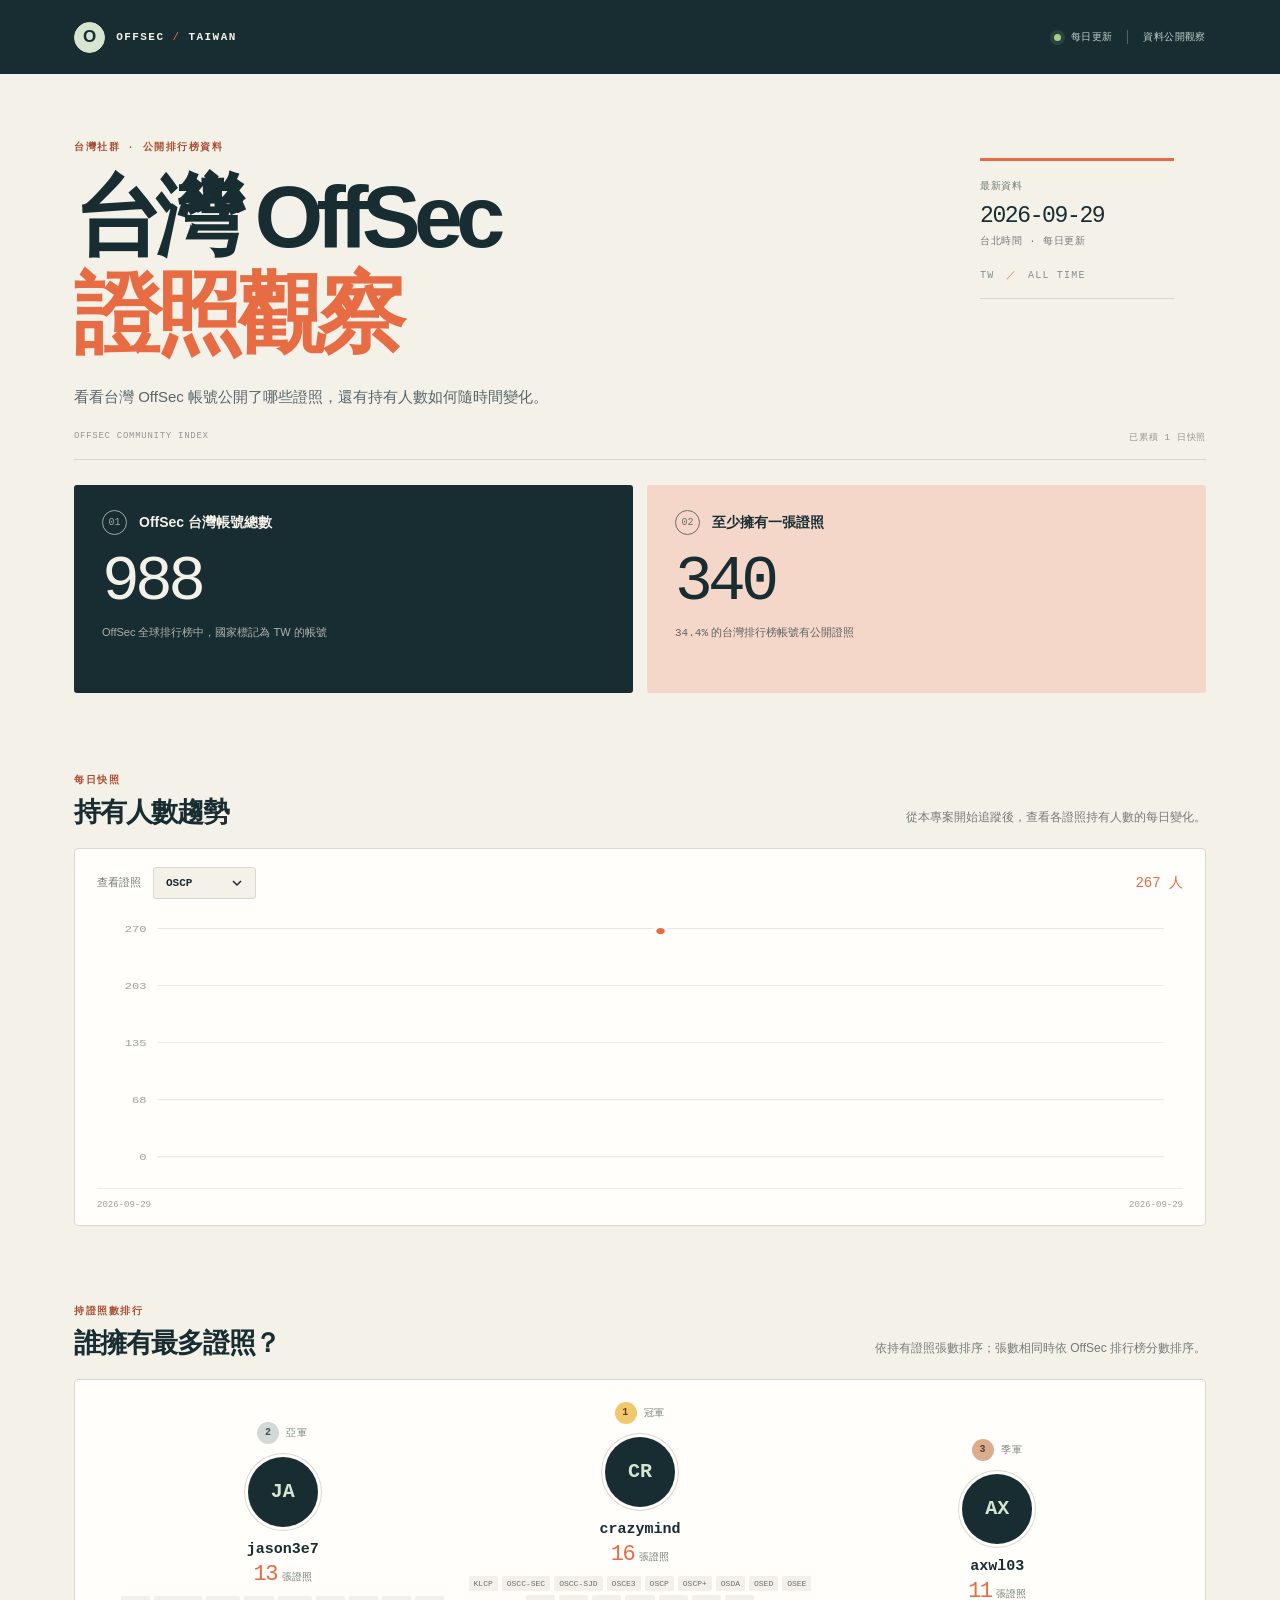
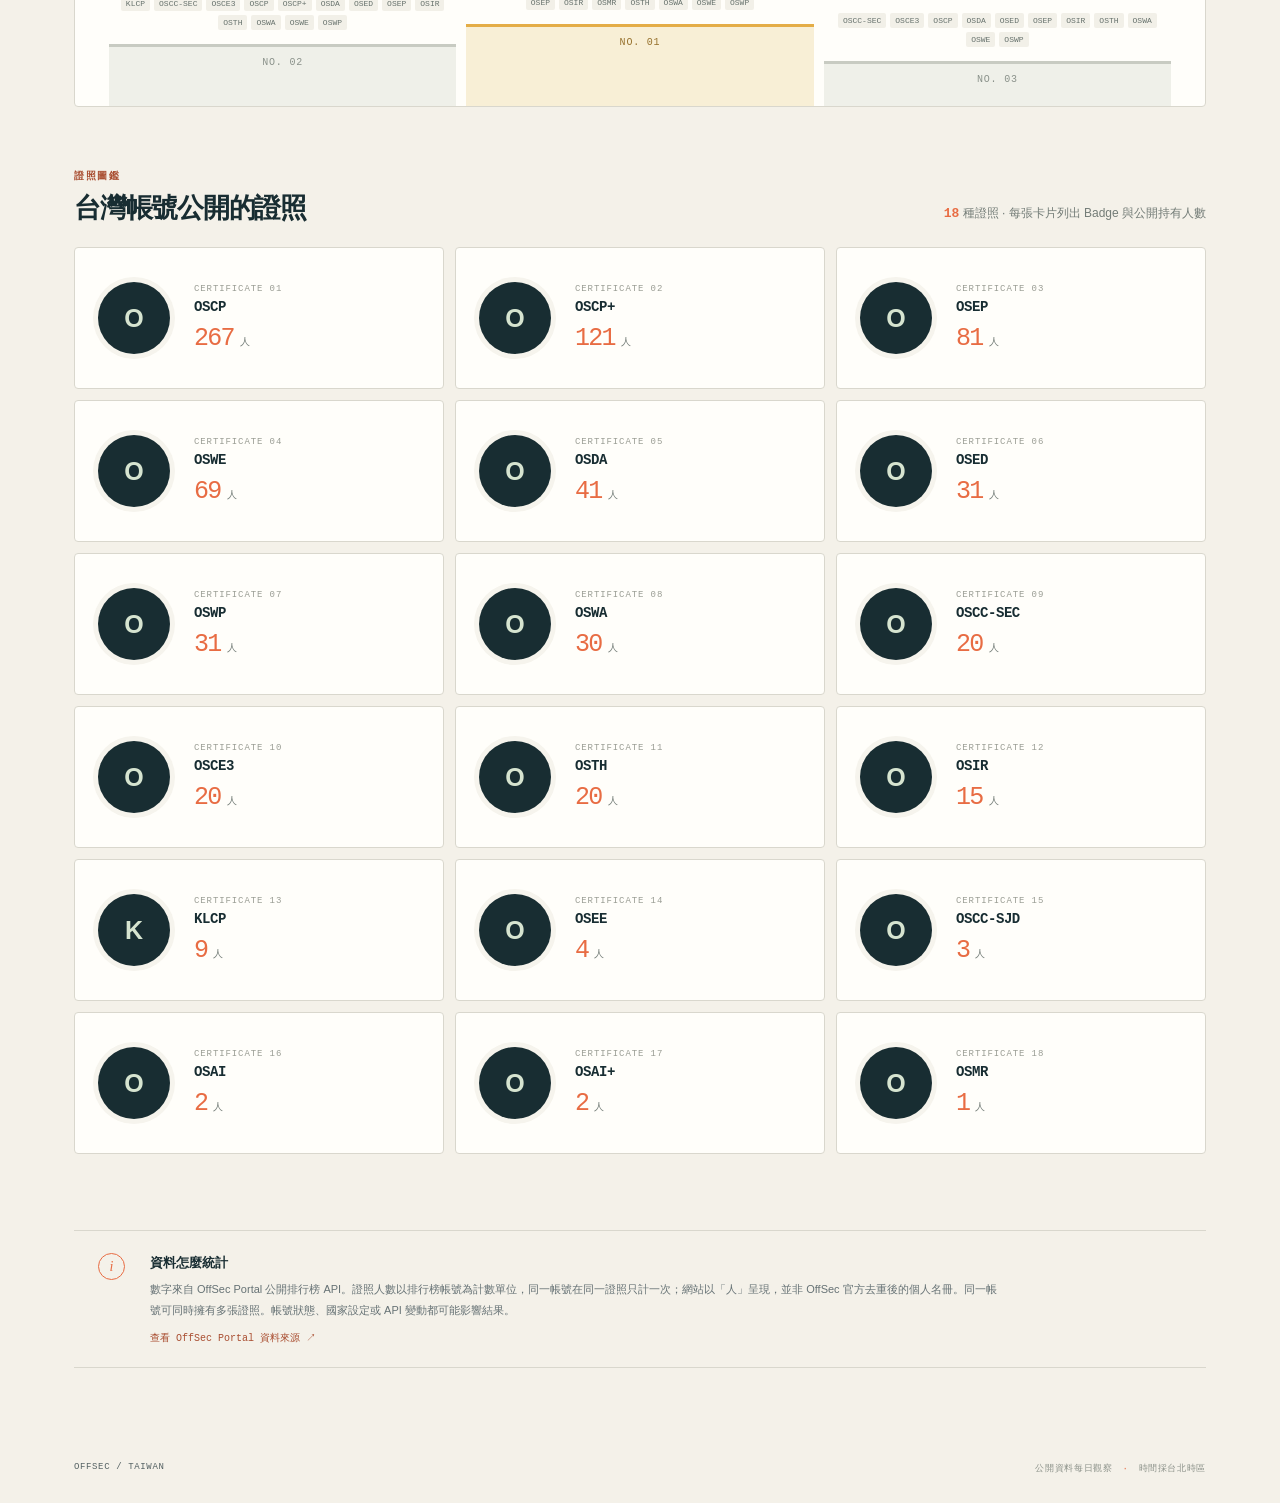
==== index.html @ 7d5af8b8 "Improve SEO with pre-rendered page metadata" ====
<!doctype html>
<html lang="zh-Hant">
<head>
  <meta charset="utf-8">
  <meta name="viewport" content="width=device-width, initial-scale=1">
  <meta name="theme-color" content="#182d32">
  <meta name="description" content="每日追蹤台灣 OffSec 帳號公開證照與持有人數。">
  <meta name="robots" content="index,follow,max-image-preview:large">
  <link rel="canonical" href="https://mlgzackfly.github.io/offsec-tw-cert-tracker/">
  <meta property="og:type" content="website">
  <meta property="og:locale" content="zh_TW">
  <meta property="og:site_name" content="台灣 OffSec 證照觀察">
  <meta property="og:title" content="台灣 OffSec 證照統計與排行榜">
  <meta property="og:description" content="每日追蹤台灣 OffSec 帳號公開證照與持有人數。">
  <meta property="og:url" content="https://mlgzackfly.github.io/offsec-tw-cert-tracker/">
  <title>台灣 OffSec 證照統計與排行榜</title>
  <script id="seo-schema" type="application/ld+json">{}</script>
  <link rel="stylesheet" href="style.css">
</head>
<body>
  <header class="topbar">
    <a class="brand" href="./" aria-label="台灣 OffSec 證照觀察首頁">
      <span class="brand-mark">O</span>
      <span>OFFSEC <b>/</b> TAIWAN</span>
    </a>
    <div class="topbar-meta"><span class="live-dot"></span><span>每日更新</span><span class="topbar-divider"></span><span>資料公開觀察</span></div>
  </header>

  <main>
    <section class="hero">
      <div class="hero-copy">
        <p class="eyebrow">台灣社群 · 公開排行榜資料</p>
        <h1>台灣 OffSec<br><span>證照觀察</span></h1>
        <p class="hero-lede">看看台灣 OffSec 帳號公開了哪些證照，還有持有人數如何隨時間變化。</p>
      </div>
      <aside class="hero-stamp" aria-label="資料更新資訊">
        <span class="stamp-label">最新資料</span>
        <strong id="snapshot-date">—</strong>
        <span class="stamp-caption">台北時間 · 每日更新</span>
        <span class="stamp-index">TW <i>／</i> ALL TIME</span>
      </aside>
      <div class="hero-bottom"><span>OFFSEC COMMUNITY INDEX</span><span id="snapshot-count">載入歷史資料…</span></div>
    </section>

    <section class="metrics" aria-label="台灣 OffSec 帳號統計">
      <article class="metric metric-dark">
        <div class="metric-label"><span class="metric-number">01</span><h2>OffSec 台灣帳號總數</h2></div>
        <strong id="total-count">—</strong>
        <p>OffSec 全球排行榜中，國家標記為 TW 的帳號</p>
      </article>
      <article class="metric metric-accent">
        <div class="metric-label"><span class="metric-number">02</span><h2>至少擁有一張證照</h2></div>
        <strong id="credentialed-count">—</strong>
        <p><span id="credentialed-share">—</span> 的台灣排行榜帳號有公開證照</p>
      </article>
    </section>

    <section class="trend-section" aria-labelledby="trend-title">
      <div class="section-intro">
        <div><p class="eyebrow">每日快照</p><h2 id="trend-title">持有人數趨勢</h2></div>
        <p>從本專案開始追蹤後，查看各證照持有人數的每日變化。</p>
      </div>
      <div class="trend-card">
        <div class="trend-toolbar">
          <label for="chart-cert">查看證照</label>
          <select id="chart-cert" aria-label="選擇要查看趨勢的證照"></select>
          <span id="chart-current" class="trend-current">—</span>
        </div>
        <div class="chart-wrap"><svg id="trend-chart" role="img" aria-label="所選證照的持有人數趨勢圖" viewBox="0 0 900 300" preserveAspectRatio="none"></svg></div>
        <div class="chart-foot"><span id="chart-first">開始追蹤</span><span id="chart-latest">最新</span></div>
      </div>
    </section>

    <section class="podium-section" aria-labelledby="podium-title">
      <div class="section-intro">
        <div><p class="eyebrow">持證照數排行</p><h2 id="podium-title">誰擁有最多證照？</h2></div>
        <p>依持有證照張數排序；張數相同時依 OffSec 排行榜分數排序。</p>
      </div>
      <div id="podium" class="podium" aria-live="polite"></div>
    </section>

    <section class="cert-section" aria-labelledby="cert-title">
      <div class="section-intro cert-intro">
        <div><p class="eyebrow">證照圖鑑</p><h2 id="cert-title">台灣帳號公開的證照</h2></div>
        <p><span id="cert-type-count">—</span> 種證照 · 每張卡片列出 Badge 與公開持有人數</p>
      </div>
      <div id="cert-grid" class="cert-grid" aria-live="polite"></div>
    </section>

    <section class="data-note" aria-label="資料說明">
      <div class="note-mark">i</div>
      <div><h2>資料怎麼統計</h2><p>數字來自 OffSec Portal 公開排行榜 API。證照人數以排行榜帳號為計數單位，同一帳號在同一證照只計一次；網站以「人」呈現，並非 OffSec 官方去重後的個人名冊。同一帳號可同時擁有多張證照。帳號狀態、國家設定或 API 變動都可能影響結果。</p>
      <a href="https://portal.offsec.com/services/competitions/v1/leaderboard/global?limit=1000&amp;offset=0&amp;timeFilter=ALL_TIME&amp;countryCode=TW" target="_blank" rel="noreferrer">查看 OffSec Portal 資料來源 ↗</a></div>
    </section>
  </main>

  <footer><a class="footer-brand" href="./">OFFSEC / TAIWAN</a><span>公開資料每日觀察 <i>·</i> 時間採台北時區</span></footer>
  <script src="app.js" defer></script>
</body>
</html>
---- style.css ----
:root{color-scheme:light;--ink:#182d32;--ink-soft:#355057;--paper:#f4f1e9;--white:#fffefa;--line:#d9d7cd;--muted:#737c77;--orange:#e86c43;--orange-soft:#f5d7c9;--green:#b9d4ad;--mono:'SFMono-Regular',Consolas,'Liberation Mono',monospace;--sans:Inter,-apple-system,BlinkMacSystemFont,'Segoe UI','Noto Sans TC',sans-serif}
*{box-sizing:border-box}html{scroll-behavior:smooth}body{margin:0;background:var(--paper);color:var(--ink);font-family:var(--sans);font-size:15px;-webkit-font-smoothing:antialiased}a{color:inherit}.topbar{height:74px;padding:0 max(5.8vw,24px);display:flex;align-items:center;justify-content:space-between;background:var(--ink);color:var(--paper)}.brand{display:flex;align-items:center;gap:11px;text-decoration:none;font:600 11px var(--mono);letter-spacing:.13em}.brand b{color:var(--orange);font-weight:400}.brand-mark{width:31px;height:31px;border:1px solid #d6e4d0;border-radius:50%;display:grid;place-items:center;color:var(--ink);background:#d6e4d0;font:700 17px var(--sans);letter-spacing:0}.topbar-meta{display:flex;align-items:center;gap:10px;color:#c3d0ca;font:10px var(--mono);letter-spacing:.04em}.live-dot{width:7px;height:7px;border-radius:50%;background:#a4ce85;box-shadow:0 0 0 4px #a4ce8520}.topbar-divider{height:14px;width:1px;background:#52646a;margin:0 5px}main{max-width:1200px;margin:0 auto;padding:0 34px 72px}.hero{position:relative;min-height:386px;padding:66px 0 0;border-bottom:1px solid var(--line);display:flex;justify-content:space-between;align-items:flex-start}.hero-copy{max-width:680px}.eyebrow{margin:0 0 15px;color:#a94e31;font:600 10px var(--mono);letter-spacing:.15em;text-transform:uppercase}.hero h1{margin:0;font-size:clamp(54px,7.5vw,88px);font-weight:700;line-height:1.1;letter-spacing:-.075em}.hero h1 span{color:var(--orange)}.hero-lede{max-width:480px;margin:20px 0 0;color:#56666a;font-size:15px;line-height:1.9}.hero-stamp{width:194px;margin:18px 32px 0 28px;padding:18px 0 16px;border-top:3px solid var(--orange);border-bottom:1px solid var(--line);display:flex;flex-direction:column}.stamp-label,.stamp-caption{color:var(--muted);font:10px var(--mono);letter-spacing:.07em}.hero-stamp strong{font:500 23px var(--mono);margin:10px 0 5px;letter-spacing:-.06em}.stamp-index{margin-top:20px;color:#82908d;font:10px var(--mono);letter-spacing:.12em}.stamp-index i{font-style:normal;color:var(--orange);padding:0 4px}.hero-bottom{position:absolute;left:0;right:0;bottom:15px;display:flex;justify-content:space-between;color:#929791;font:9px var(--mono);letter-spacing:.08em}.metrics{display:grid;grid-template-columns:1fr 1fr;gap:14px;margin:25px 0 80px}.metric{position:relative;min-height:208px;padding:25px 28px 23px;border-radius:3px;overflow:hidden}.metric-dark{background:var(--ink);color:var(--paper)}.metric-accent{background:var(--orange-soft);color:var(--ink)}.metric-label{display:flex;align-items:center;gap:12px}.metric-number{display:grid;place-items:center;width:25px;height:25px;border:1px solid currentColor;border-radius:50%;font:10px var(--mono);opacity:.62}.metric h2{margin:0;font-size:14px;font-weight:600}.metric>strong{display:block;margin:16px 0 2px;font:500 clamp(44px,6vw,63px) var(--mono);letter-spacing:-.075em;line-height:1}.metric p{margin:11px 0 0;font-size:11px;opacity:.68}.metric p span{font:11px var(--mono)}.section-intro{display:flex;align-items:flex-end;justify-content:space-between;gap:24px;margin:0 0 18px}.section-intro .eyebrow{margin-bottom:9px}.section-intro h2{margin:0;font-size:27px;line-height:1.25;letter-spacing:-.045em}.section-intro>p{max-width:370px;margin:0 0 2px;color:var(--muted);font-size:12px;line-height:1.7}.trend-section{margin-bottom:78px}.trend-card{padding:18px 22px 15px;background:var(--white);border:1px solid var(--line);border-radius:4px}.trend-toolbar{display:flex;align-items:center;gap:12px}.trend-toolbar label{font-size:11px;color:var(--muted)}select{appearance:none;border:1px solid var(--line);border-radius:3px;background-color:var(--paper);color:var(--ink);padding:9px 36px 9px 12px;font:600 11px var(--mono);background-image:url("data:image/svg+xml,%3Csvg xmlns='http://www.w3.org/2000/svg' width='12' height='12' viewBox='0 0 12 12'%3E%3Cpath d='m2 4 4 4 4-4' fill='none' stroke='%23182d32' stroke-width='1.5'/%3E%3C/svg%3E");background-repeat:no-repeat;background-position:right 12px center}.trend-current{margin-left:auto;color:var(--orange);font:500 14px var(--mono)}.chart-wrap{height:276px;margin-top:13px}.chart-wrap svg{width:100%;height:100%;overflow:visible}.gridline{stroke:#e8e5dc;stroke-width:1}.axis-label{fill:#9ba09a;font:10px var(--mono)}.chart-line{fill:none;stroke:var(--orange);stroke-width:3;vector-effect:non-scaling-stroke;stroke-linecap:round;stroke-linejoin:round}.chart-area{fill:url(#area)}.chart-dot{fill:var(--orange);stroke:var(--white);stroke-width:3}.chart-foot{display:flex;justify-content:space-between;border-top:1px solid #eeece5;padding-top:11px;color:#9ba09a;font:9px var(--mono)}.cert-section{margin-bottom:76px}.cert-intro{margin-bottom:22px}.cert-intro>p span{color:var(--orange);font:600 13px var(--mono)}.cert-grid{display:grid;grid-template-columns:repeat(3,minmax(0,1fr));gap:11px}.cert-card{position:relative;min-height:142px;padding:16px 18px;background:var(--white);border:1px solid var(--line);border-radius:4px;display:grid;grid-template-columns:86px 1fr;gap:15px;align-items:center;transition:transform .18s ease,border-color .18s ease,box-shadow .18s ease}.cert-card:hover{transform:translateY(-2px);border-color:#b4b7a9;box-shadow:0 9px 22px #182d320d}.badge-frame{width:82px;height:82px;display:grid;place-items:center;background:#f6f4ed;border-radius:50%;overflow:hidden}.badge-frame img{width:72px;height:72px;object-fit:contain}.badge-fallback{display:none;width:72px;height:72px;border-radius:50%;place-items:center;background:var(--ink);color:#d6e4d0;font:700 25px var(--sans)}.cert-info{min-width:0}.cert-kicker{display:block;color:#9a9d94;font:9px var(--mono);letter-spacing:.1em;text-transform:uppercase}.cert-info h3{margin:5px 0 9px;font:600 14px var(--mono);letter-spacing:-.03em;overflow-wrap:anywhere}.cert-count{display:flex;align-items:baseline;gap:6px}.cert-count strong{color:var(--orange);font:500 25px var(--mono);letter-spacing:-.07em}.cert-count span{color:var(--muted);font-size:10px}.data-note{display:grid;grid-template-columns:36px 1fr;gap:16px;padding:22px 24px;border-top:1px solid var(--line);border-bottom:1px solid var(--line)}.note-mark{width:27px;height:27px;border:1px solid var(--orange);border-radius:50%;display:grid;place-items:center;color:var(--orange);font:italic 14px Georgia,serif}.data-note h2{margin:1px 0 7px;font-size:13px}.data-note p{max-width:850px;margin:0;color:#667275;font-size:11px;line-height:1.9}.data-note a{display:inline-block;margin-top:10px;color:#a94e31;text-decoration:none;font:10px var(--mono)}.data-note a:hover{text-decoration:underline}footer{max-width:1200px;margin:auto;padding:22px 34px 28px;display:flex;justify-content:space-between;color:#8c928a;font:9px var(--mono);letter-spacing:.07em}.footer-brand{text-decoration:none;color:#546163}footer i{color:var(--orange);font-style:normal;padding:0 4px}
@media(max-width:900px){.cert-grid{grid-template-columns:repeat(2,minmax(0,1fr))}.hero-stamp{margin-right:6px}.metrics{margin-bottom:65px}}
@media(max-width:620px){.topbar{height:62px;padding:0 18px}.topbar-meta{font-size:9px;gap:7px}.topbar-divider,.topbar-meta>span:last-child{display:none}main{padding:0 18px 52px}.hero{min-height:352px;padding-top:49px}.hero h1{font-size:59px}.hero-lede{max-width:400px;font-size:13px;margin-top:16px}.hero-stamp{position:absolute;right:0;bottom:44px;width:auto;margin:0;padding:9px 0 8px;border-top-width:2px}.stamp-label,.stamp-caption{font-size:8px}.hero-stamp strong{font-size:17px;margin:5px 0 2px}.stamp-index{display:none}.hero-bottom{bottom:13px;font-size:8px}.metrics{grid-template-columns:1fr;gap:9px;margin:17px 0 56px}.metric{min-height:166px;padding:20px 21px}.metric>strong{font-size:49px;margin-top:13px}.section-intro{align-items:flex-start;flex-direction:column;gap:8px;margin-bottom:15px}.section-intro h2{font-size:23px}.section-intro>p{max-width:100%;font-size:11px}.trend-section{margin-bottom:56px}.trend-card{padding:13px 13px 12px}.trend-toolbar{gap:8px}.trend-toolbar label{font-size:10px}.trend-toolbar select{max-width:145px;padding:8px 31px 8px 10px;font-size:10px}.trend-current{font-size:12px}.chart-wrap{height:214px;margin-top:10px}.cert-section{margin-bottom:54px}.cert-grid{grid-template-columns:1fr;gap:8px}.cert-card{min-height:112px;grid-template-columns:75px 1fr;padding:13px 15px;gap:13px}.badge-frame{width:70px;height:70px}.badge-frame img,.badge-fallback{width:62px;height:62px}.cert-info h3{margin:4px 0 6px}.cert-count strong{font-size:23px}.data-note{grid-template-columns:28px 1fr;gap:11px;padding:18px 0}.note-mark{width:24px;height:24px}footer{padding:18px;gap:10px;flex-wrap:wrap;font-size:8px}}
@media(prefers-reduced-motion:reduce){html{scroll-behavior:auto}.cert-card{transition:none}}
.podium-section{margin-bottom:62px}.podium{display:grid;grid-template-columns:repeat(3,minmax(0,1fr));grid-template-areas:'second first third';align-items:end;gap:10px;padding:22px 34px 0;background:var(--white);border:1px solid var(--line);border-radius:4px}.podium-card{min-width:0;display:flex;flex-direction:column;align-items:center;text-align:center}.podium-card.rank-1{grid-area:first}.podium-card.rank-2{grid-area:second}.podium-card.rank-3{grid-area:third}.podium-place{display:flex;align-items:center;gap:7px;margin-bottom:10px;color:#7d8580;font:10px var(--mono);letter-spacing:.08em}.podium-medal{width:22px;height:22px;border-radius:50%;display:grid;place-items:center;background:#e6e3da;color:var(--ink);font:600 10px var(--mono)}.rank-1 .podium-medal{background:#f0c86e;color:#594416}.rank-2 .podium-medal{background:#d3d9d7;color:#435052}.rank-3 .podium-medal{background:#d9ad8d;color:#603c27}.podium-card .badge-frame{width:91px;height:91px;margin:0 auto 8px;background:#f6f4ed}.podium-card .badge-frame img,.podium-card .badge-fallback{width:78px;height:78px}.podium-info h3{margin:0 0 4px;font:600 15px var(--mono)}.podium-count{display:flex;justify-content:center;align-items:baseline;gap:5px;color:var(--muted);font-size:10px}.podium-count strong{color:var(--orange);font:500 22px var(--mono);letter-spacing:-.07em}.podium-step{width:100%;margin-top:14px;display:flex;align-items:flex-start;justify-content:center;padding-top:10px;border-top:3px solid #c8cbc2;background:#eff0e9;color:#8b928b;font:10px var(--mono);letter-spacing:.08em}.rank-1 .podium-step{height:82px;border-color:#e4ad47;background:#f8efd6;color:#96712d}.rank-2 .podium-step{height:62px}.rank-3 .podium-step{height:45px}
@media(max-width:620px){.podium-section{margin-bottom:52px}.podium{gap:5px;padding:17px 9px 0}.podium-place{gap:4px;margin-bottom:8px;font-size:8px;letter-spacing:0}.podium-medal{width:18px;height:18px;font-size:9px}.podium-card .badge-frame{width:62px;height:62px;margin-bottom:7px}.podium-card .badge-frame img,.podium-card .badge-fallback{width:53px;height:53px}.podium-info h3{font-size:12px}.podium-count{gap:3px;font-size:9px}.podium-count strong{font-size:18px}.podium-step{margin-top:10px;padding-top:8px;font-size:8px}.rank-1 .podium-step{height:62px}.rank-2 .podium-step{height:48px}.rank-3 .podium-step{height:36px}}
.podium-info h3{overflow-wrap:anywhere}.holder-certs{display:flex;flex-wrap:wrap;justify-content:center;gap:4px;margin:9px auto 0}.holder-cert{padding:3px 5px;border-radius:2px;background:#f2f0e8;color:#66716c;font:8px var(--mono);white-space:nowrap}
.avatar-frame{width:76px;height:76px;margin:0 auto 11px;overflow:hidden;border:3px solid var(--white);border-radius:50%;background:#dce7d5;box-shadow:0 0 0 1px var(--line);display:grid;place-items:center}.avatar-frame img{width:100%;height:100%;object-fit:cover}.avatar-fallback{display:none;width:100%;height:100%;place-items:center;background:var(--ink);color:#d6e4d0;font:600 20px var(--mono)}
@media(max-width:620px){.avatar-frame{width:54px;height:54px;margin-bottom:8px}.avatar-fallback{font-size:15px}}
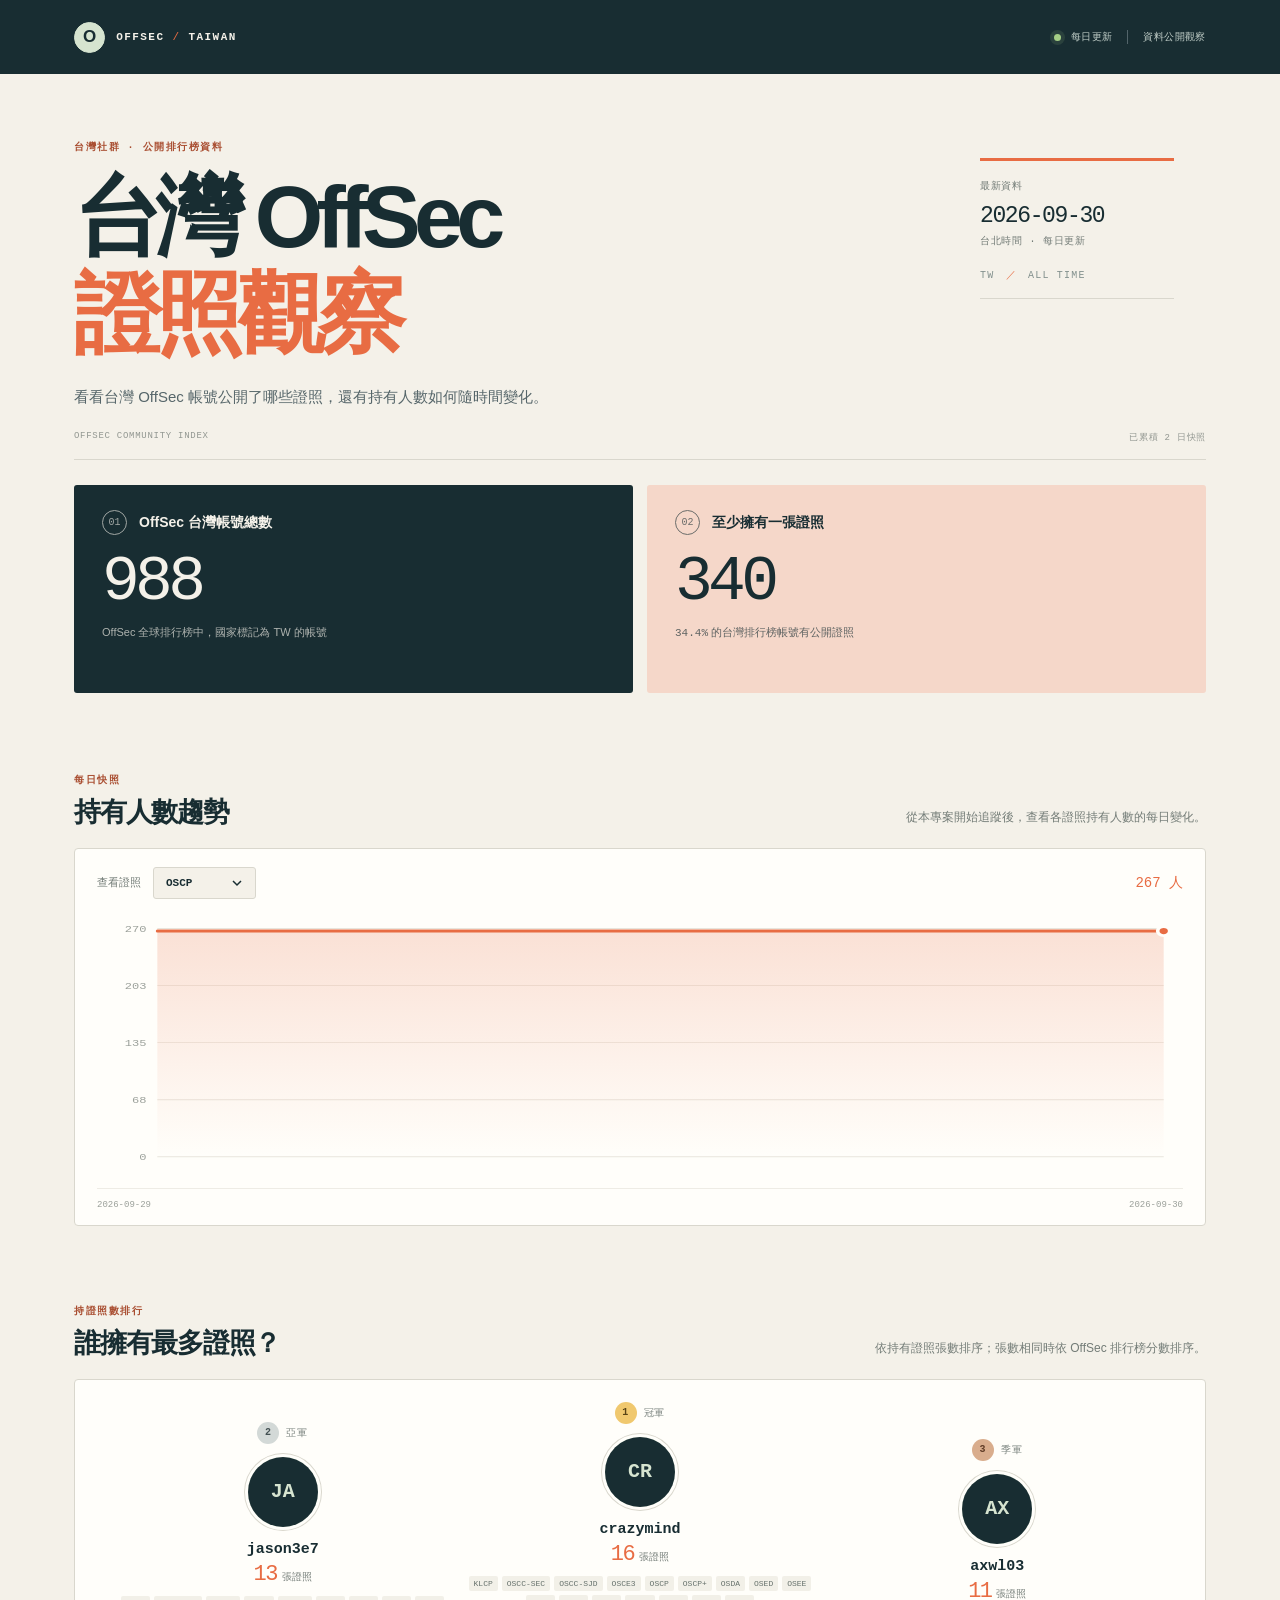
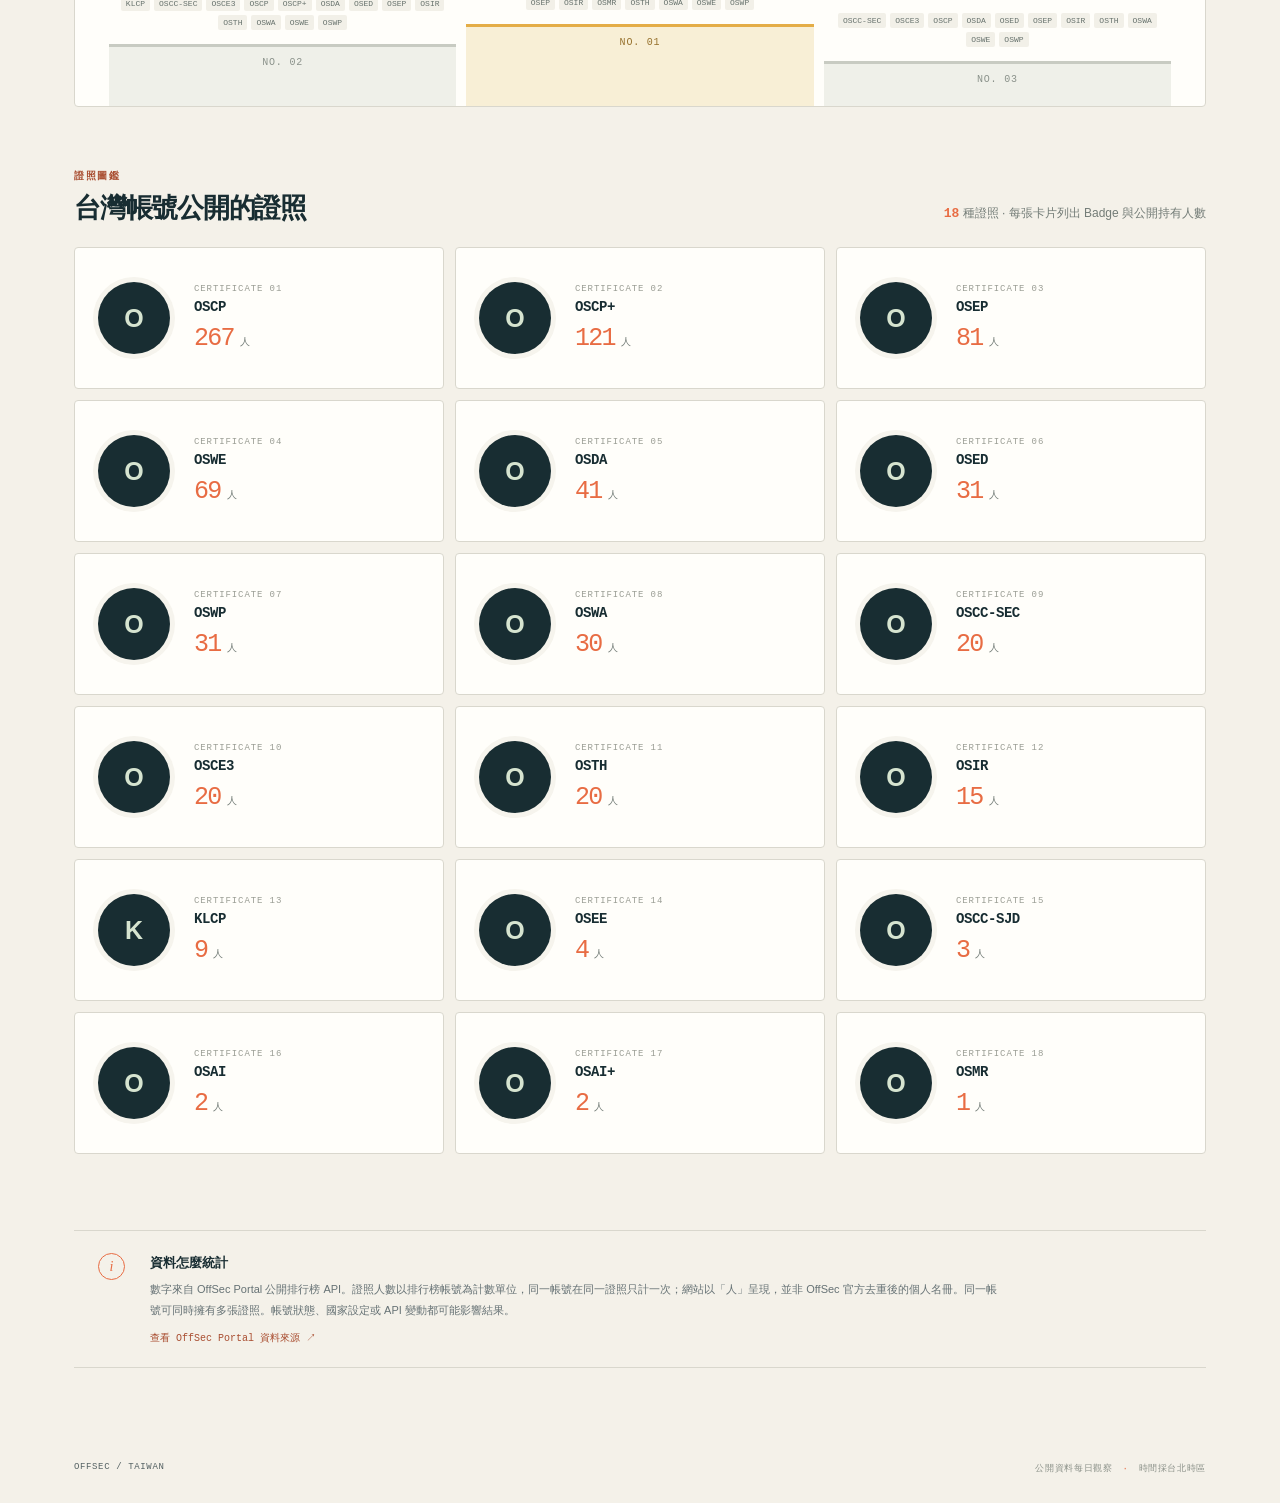
==== commit 2fad03a8: "Add social sharing preview image" ====
--- a/index.html
+++ b/index.html
@@ -13,6 +13,15 @@
   <meta property="og:title" content="台灣 OffSec 證照統計與排行榜">
   <meta property="og:description" content="每日追蹤台灣 OffSec 帳號公開證照與持有人數。">
   <meta property="og:url" content="https://mlgzackfly.github.io/offsec-tw-cert-tracker/">
+  <meta property="og:image" content="https://mlgzackfly.github.io/offsec-tw-cert-tracker/assets/og-preview.png">
+  <meta property="og:image:width" content="1200">
+  <meta property="og:image:height" content="630">
+  <meta property="og:image:alt" content="台灣 OffSec 證照觀察：每日追蹤公開證照與持有人數">
+  <meta name="twitter:card" content="summary_large_image">
+  <meta name="twitter:title" content="台灣 OffSec 證照統計與排行榜">
+  <meta name="twitter:description" content="每日追蹤台灣 OffSec 帳號公開證照與持有人數。">
+  <meta name="twitter:image" content="https://mlgzackfly.github.io/offsec-tw-cert-tracker/assets/og-preview.png">
+  <meta name="twitter:image:alt" content="台灣 OffSec 證照觀察：每日追蹤公開證照與持有人數">
   <title>台灣 OffSec 證照統計與排行榜</title>
   <script id="seo-schema" type="application/ld+json">{}</script>
   <link rel="stylesheet" href="style.css">
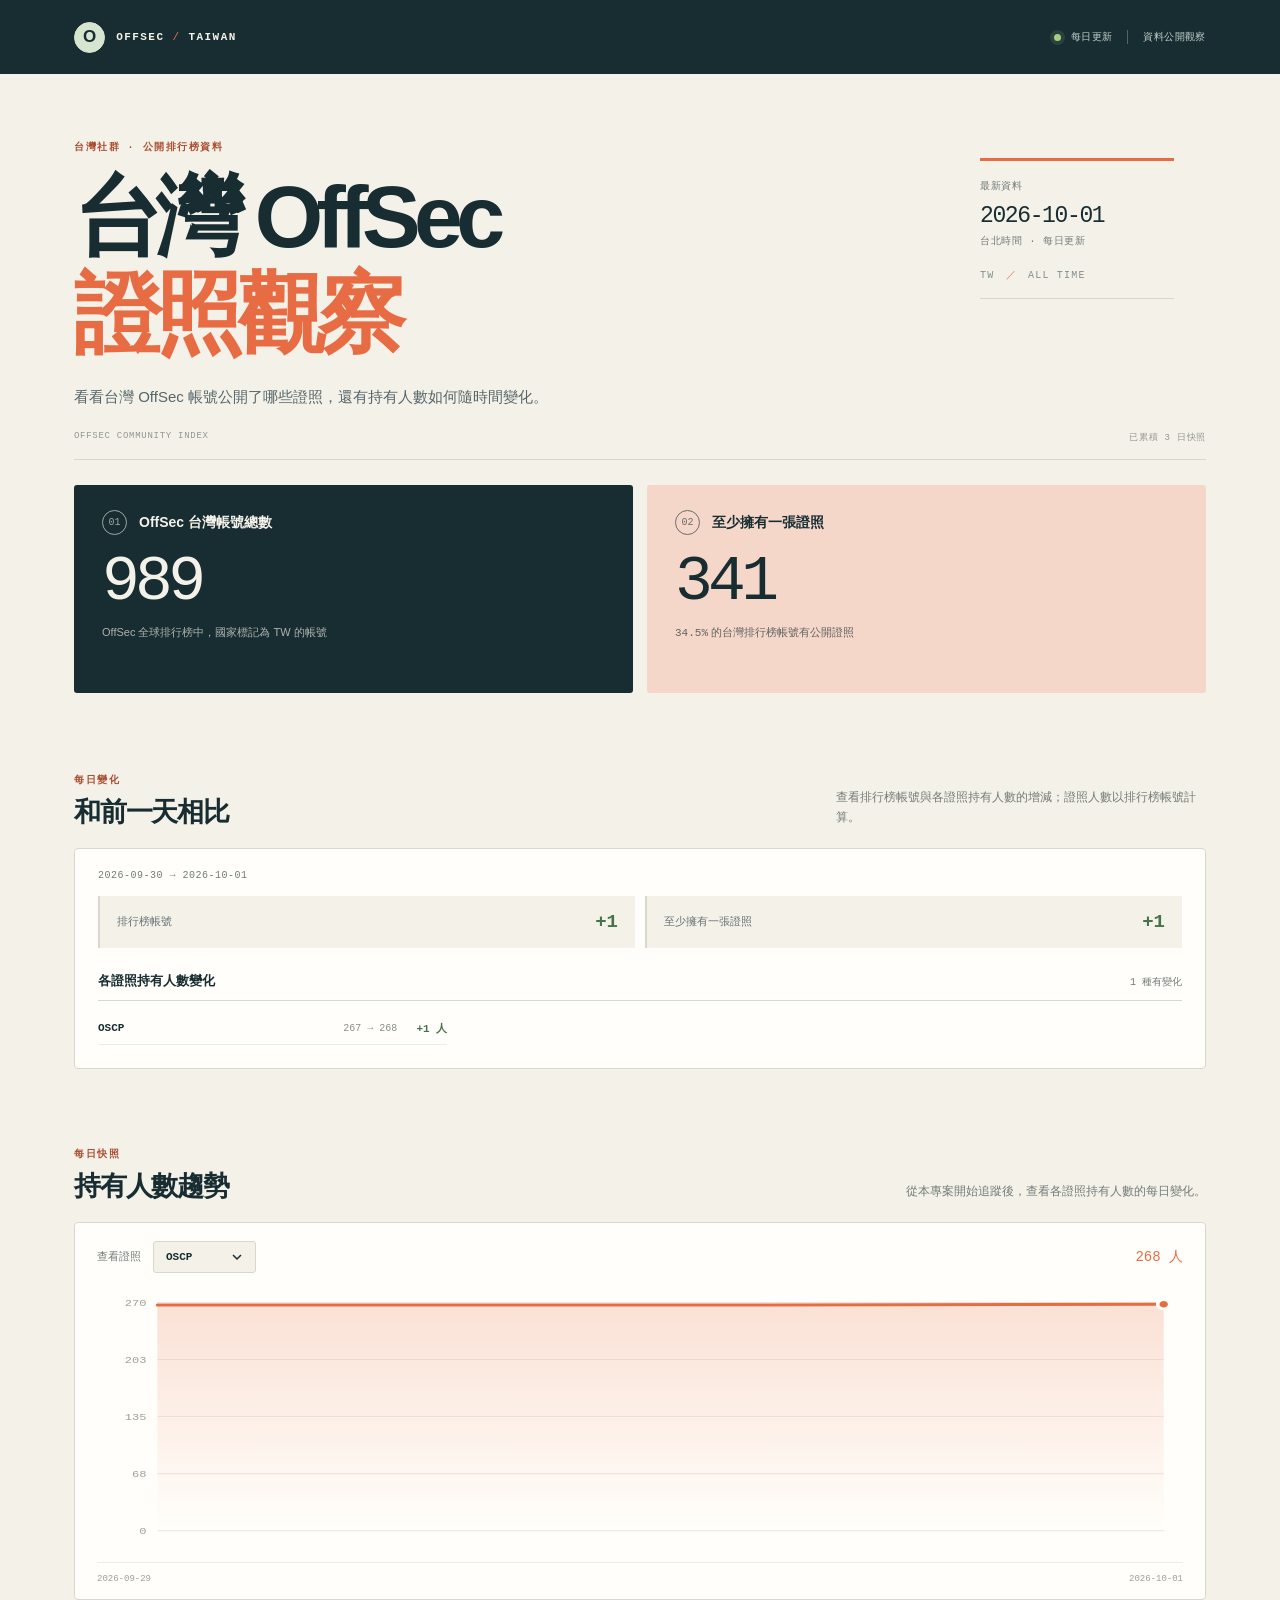
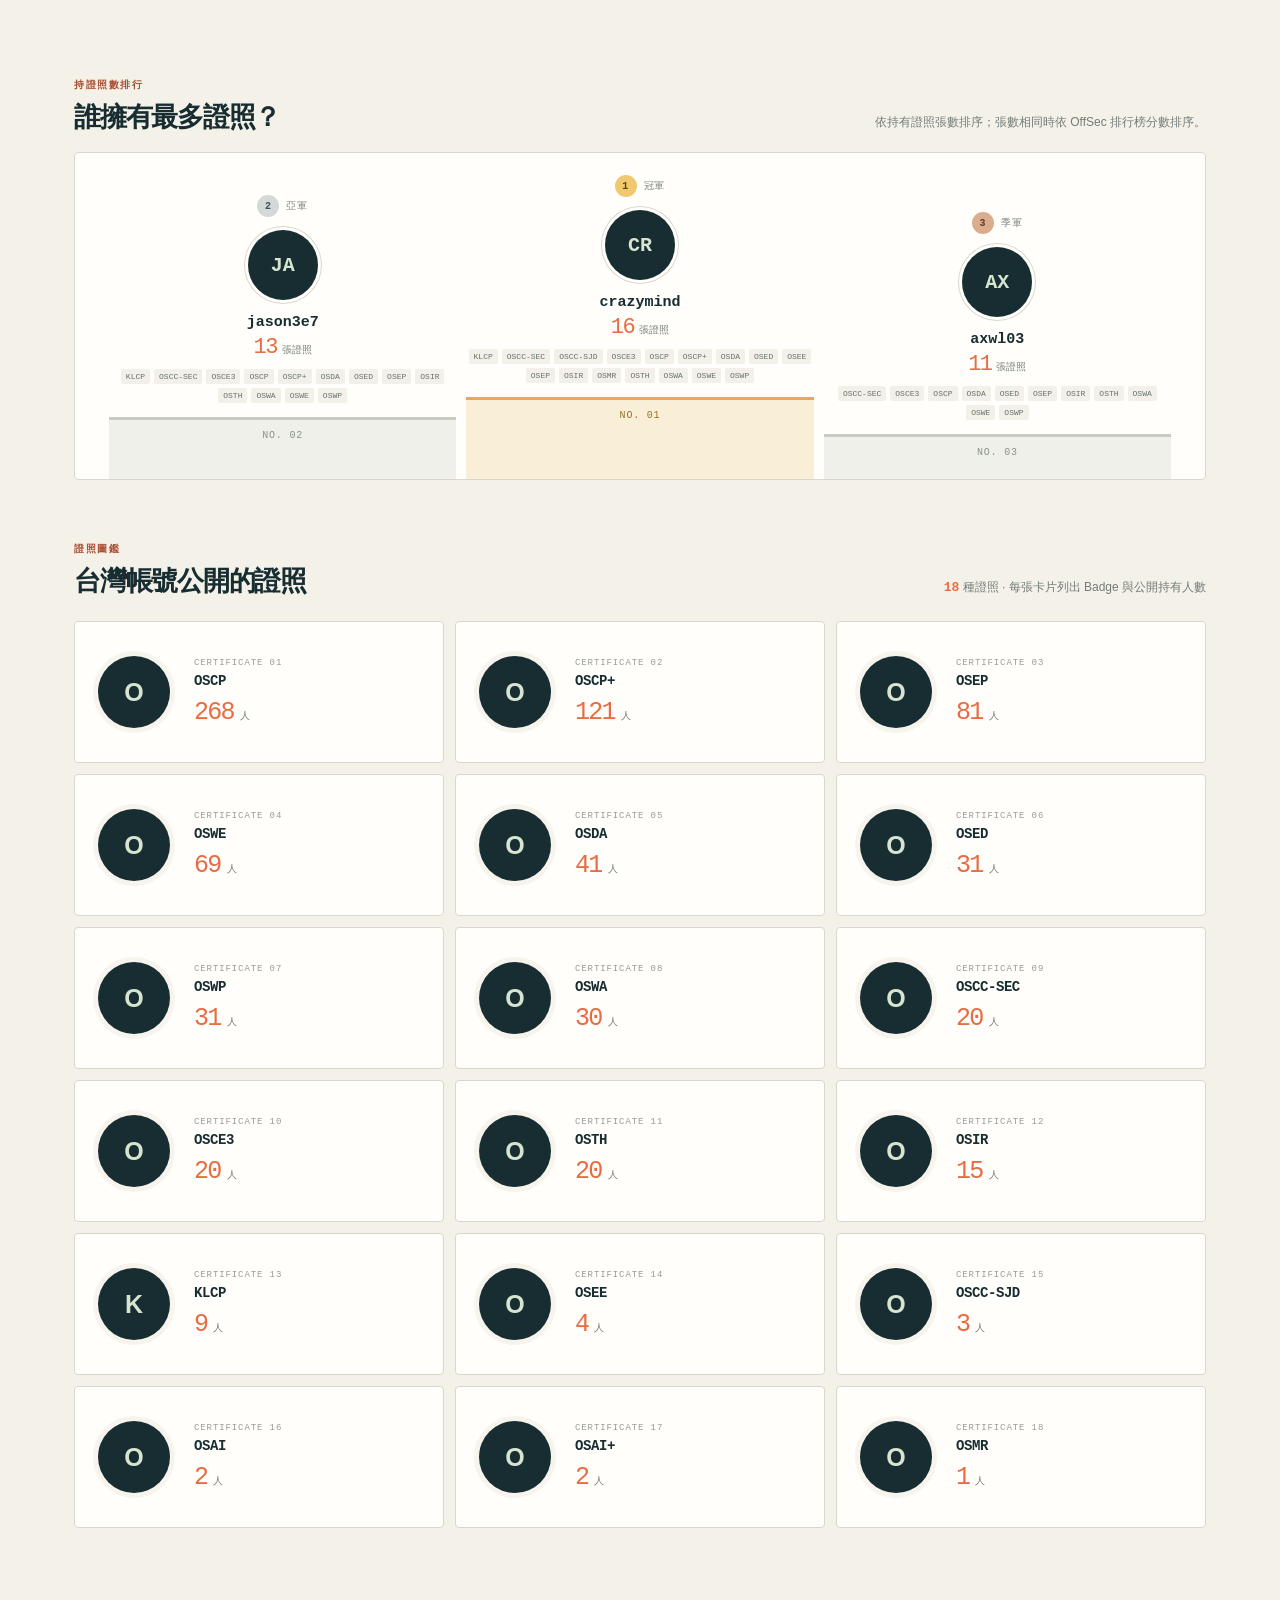
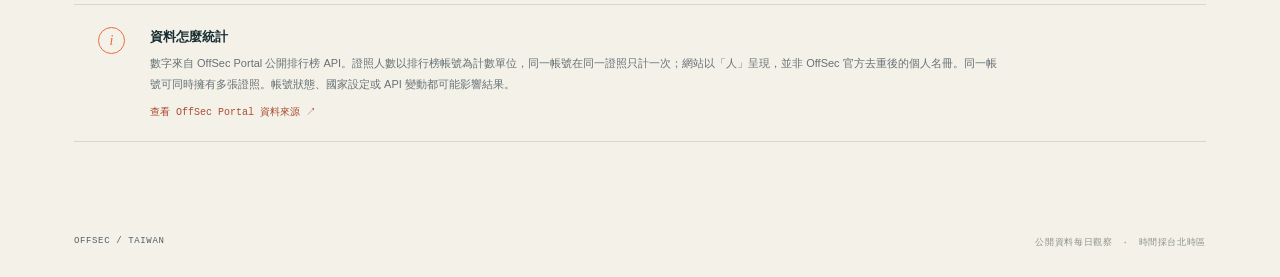
==== commit 40b630ed: "Show daily certificate count changes" ====
--- a/index.html
+++ b/index.html
@@ -64,6 +64,23 @@
       </article>
     </section>
 
+    <section class="daily-compare" aria-labelledby="daily-compare-title">
+      <div class="section-intro">
+        <div><p class="eyebrow">每日變化</p><h2 id="daily-compare-title">和前一天相比</h2></div>
+        <p>查看排行榜帳號與各證照持有人數的增減；證照人數以排行榜帳號計算。</p>
+      </div>
+      <div class="delta-card">
+        <p id="delta-period" class="delta-period">載入比較資料…</p>
+        <div class="delta-summary">
+          <article class="delta-stat"><span>排行榜帳號</span><strong id="delta-accounts">—</strong></article>
+          <article class="delta-stat"><span>至少擁有一張證照</span><strong id="delta-credentialed">—</strong></article>
+        </div>
+        <div class="delta-detail-heading"><h3>各證照持有人數變化</h3><span id="delta-change-count">—</span></div>
+        <ul id="delta-cert-list" class="delta-cert-list" aria-live="polite"></ul>
+        <p id="delta-empty" class="delta-empty" hidden></p>
+      </div>
+    </section>
+
     <section class="trend-section" aria-labelledby="trend-title">
       <div class="section-intro">
         <div><p class="eyebrow">每日快照</p><h2 id="trend-title">持有人數趨勢</h2></div>
--- a/style.css
+++ b/style.css
@@ -8,3 +8,6 @@
 .podium-info h3{overflow-wrap:anywhere}.holder-certs{display:flex;flex-wrap:wrap;justify-content:center;gap:4px;margin:9px auto 0}.holder-cert{padding:3px 5px;border-radius:2px;background:#f2f0e8;color:#66716c;font:8px var(--mono);white-space:nowrap}
 .avatar-frame{width:76px;height:76px;margin:0 auto 11px;overflow:hidden;border:3px solid var(--white);border-radius:50%;background:#dce7d5;box-shadow:0 0 0 1px var(--line);display:grid;place-items:center}.avatar-frame img{width:100%;height:100%;object-fit:cover}.avatar-fallback{display:none;width:100%;height:100%;place-items:center;background:var(--ink);color:#d6e4d0;font:600 20px var(--mono)}
 @media(max-width:620px){.avatar-frame{width:54px;height:54px;margin-bottom:8px}.avatar-fallback{font-size:15px}}
+.daily-compare{margin:0 0 78px}.delta-card{padding:21px 23px 23px;background:var(--white);border:1px solid var(--line);border-radius:4px}.delta-period{margin:0 0 15px;color:var(--muted);font:10px var(--mono);letter-spacing:.05em}.delta-summary{display:grid;grid-template-columns:1fr 1fr;gap:10px;margin-bottom:24px}.delta-stat{padding:15px 17px;background:var(--paper);border-left:2px solid var(--line);display:flex;align-items:center;justify-content:space-between;gap:10px}.delta-stat span{color:#667275;font-size:11px}.delta-stat strong{font:600 19px var(--mono);color:var(--ink)}.delta-stat strong.delta-up{color:#47734a}.delta-stat strong.delta-down{color:#b04b32}.delta-detail-heading{display:flex;align-items:baseline;justify-content:space-between;gap:12px;padding-bottom:10px;border-bottom:1px solid var(--line)}.delta-detail-heading h3{margin:0;font-size:13px}.delta-detail-heading>span{color:var(--muted);font:10px var(--mono)}.delta-cert-list{display:grid;grid-template-columns:repeat(3,minmax(0,1fr));gap:8px 18px;margin:0;padding:12px 0 0;list-style:none}.delta-cert-list li{min-width:0;display:flex;align-items:center;justify-content:space-between;gap:8px;padding:8px 0;border-bottom:1px solid #eeece5}.delta-cert-name{font:600 11px var(--mono);overflow-wrap:anywhere}.delta-cert-counts{margin-left:auto;color:#89908a;font:10px var(--mono);white-space:nowrap}.delta-change{min-width:42px;text-align:right;font:600 11px var(--mono);white-space:nowrap}.delta-up{color:#47734a}.delta-down{color:#b04b32}.delta-empty{margin:15px 0 0;color:var(--muted);font-size:11px;line-height:1.7}.delta-empty[hidden]{display:none}
+@media(max-width:900px){.delta-cert-list{grid-template-columns:repeat(2,minmax(0,1fr))}}
+@media(max-width:620px){.daily-compare{margin-bottom:56px}.delta-card{padding:16px 14px 18px}.delta-summary{gap:7px;margin-bottom:20px}.delta-stat{align-items:flex-start;flex-direction:column;padding:12px}.delta-stat span{font-size:10px}.delta-stat strong{font-size:18px}.delta-cert-list{grid-template-columns:1fr;gap:0;padding-top:7px}.delta-cert-list li{padding:10px 0}.delta-detail-heading h3{font-size:12px}}
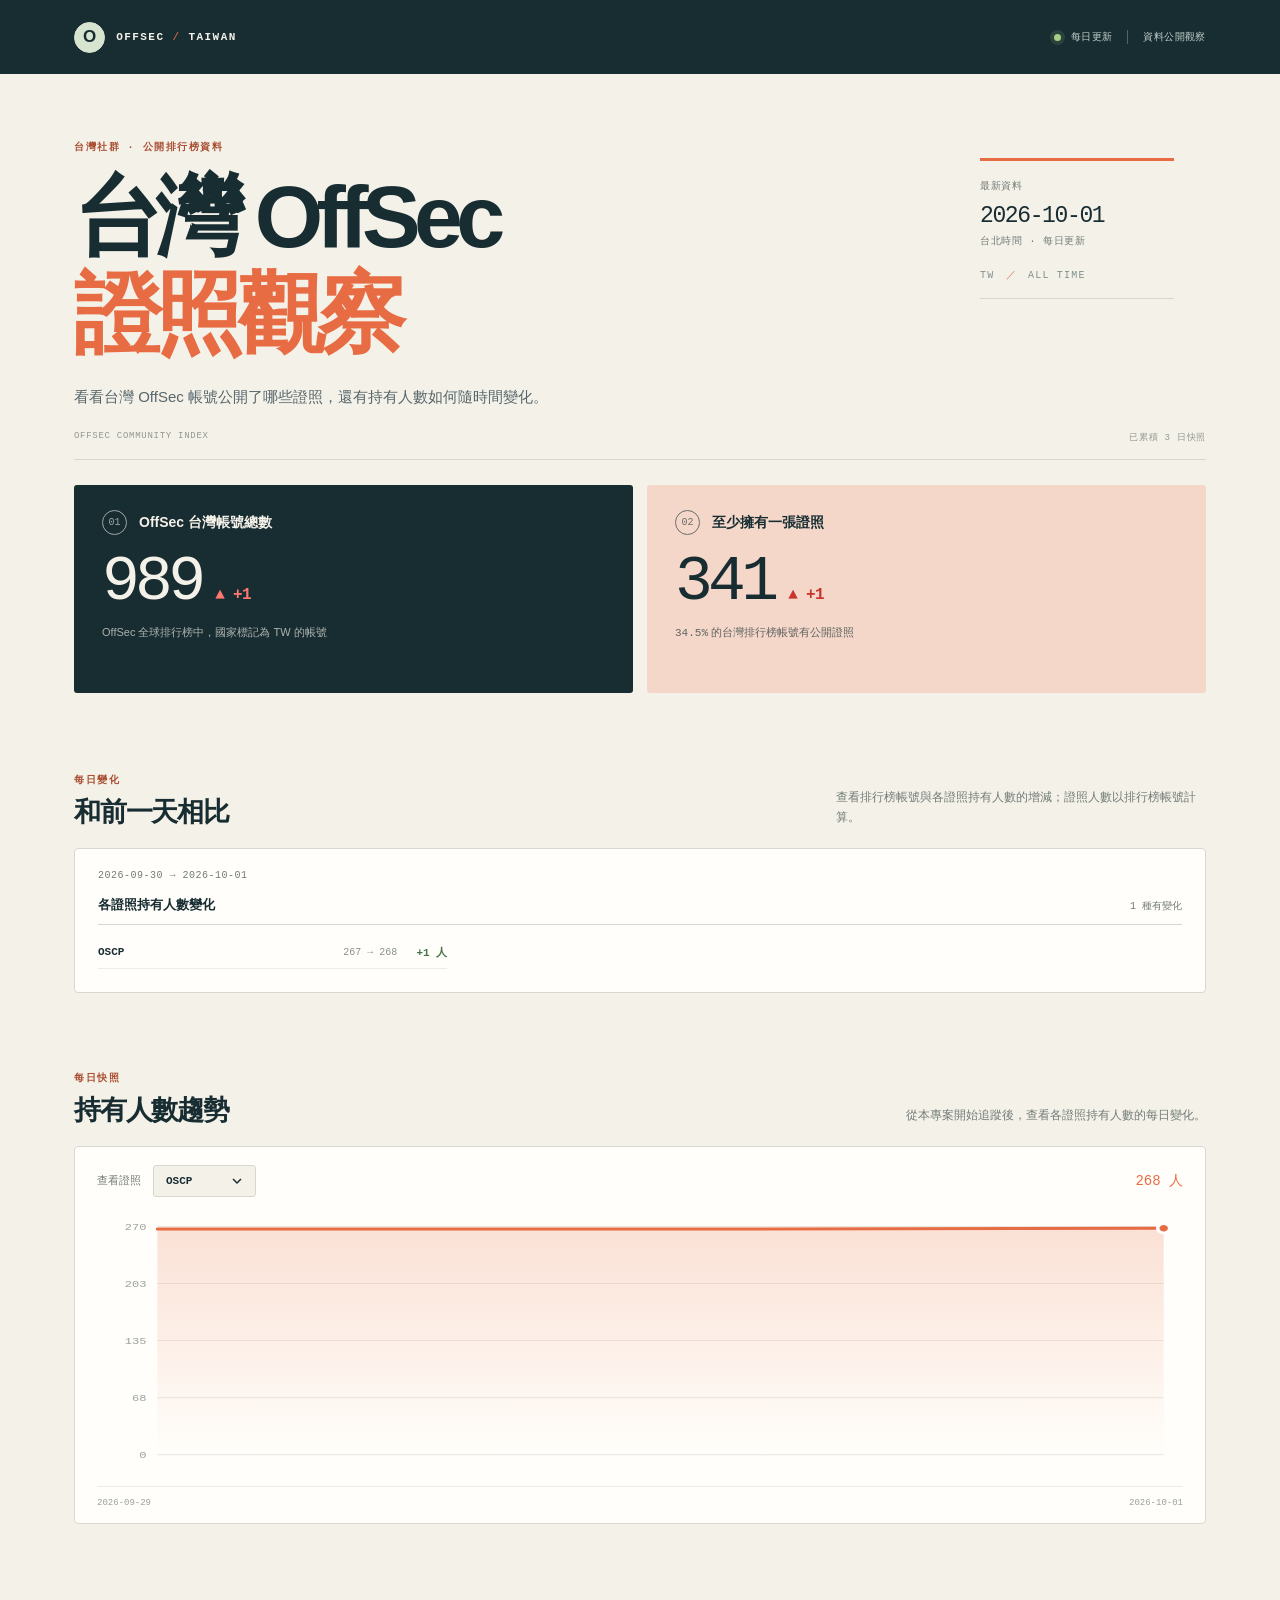
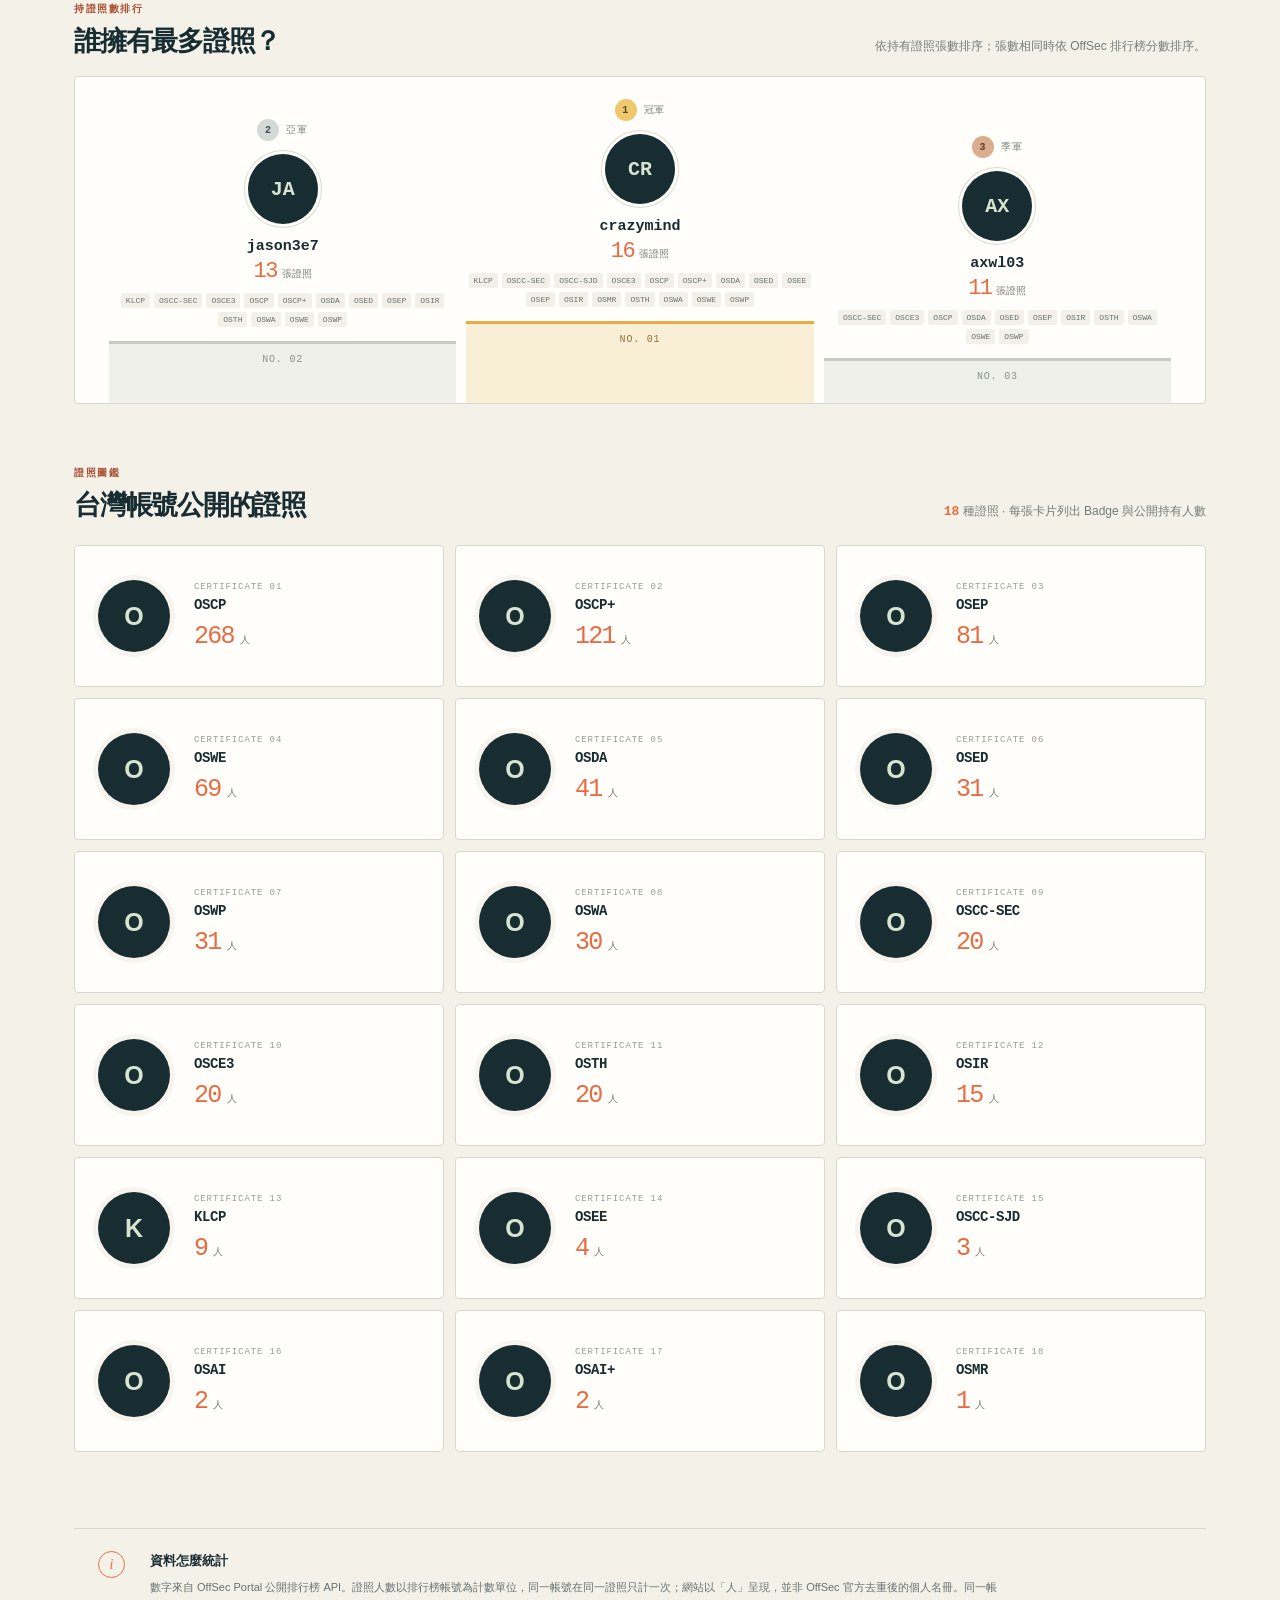
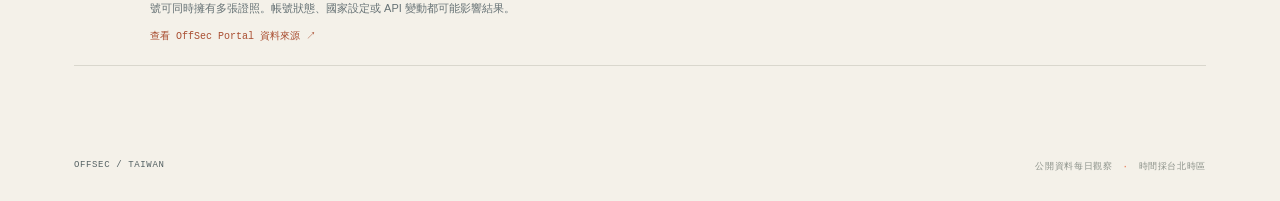
==== commit 4ccae772: "Show daily deltas beside headline totals" ====
--- a/index.html
+++ b/index.html
@@ -54,12 +54,12 @@
     <section class="metrics" aria-label="台灣 OffSec 帳號統計">
       <article class="metric metric-dark">
         <div class="metric-label"><span class="metric-number">01</span><h2>OffSec 台灣帳號總數</h2></div>
-        <strong id="total-count">—</strong>
+        <div class="metric-value-line"><strong id="total-count">—</strong><span class="metric-delta" id="delta-accounts" aria-label="較前一日變化">—</span></div>
         <p>OffSec 全球排行榜中，國家標記為 TW 的帳號</p>
       </article>
       <article class="metric metric-accent">
         <div class="metric-label"><span class="metric-number">02</span><h2>至少擁有一張證照</h2></div>
-        <strong id="credentialed-count">—</strong>
+        <div class="metric-value-line"><strong id="credentialed-count">—</strong><span class="metric-delta" id="delta-credentialed" aria-label="較前一日變化">—</span></div>
         <p><span id="credentialed-share">—</span> 的台灣排行榜帳號有公開證照</p>
       </article>
     </section>
@@ -71,10 +71,6 @@
       </div>
       <div class="delta-card">
         <p id="delta-period" class="delta-period">載入比較資料…</p>
-        <div class="delta-summary">
-          <article class="delta-stat"><span>排行榜帳號</span><strong id="delta-accounts">—</strong></article>
-          <article class="delta-stat"><span>至少擁有一張證照</span><strong id="delta-credentialed">—</strong></article>
-        </div>
         <div class="delta-detail-heading"><h3>各證照持有人數變化</h3><span id="delta-change-count">—</span></div>
         <ul id="delta-cert-list" class="delta-cert-list" aria-live="polite"></ul>
         <p id="delta-empty" class="delta-empty" hidden></p>
--- a/style.css
+++ b/style.css
@@ -11,3 +11,5 @@
 .daily-compare{margin:0 0 78px}.delta-card{padding:21px 23px 23px;background:var(--white);border:1px solid var(--line);border-radius:4px}.delta-period{margin:0 0 15px;color:var(--muted);font:10px var(--mono);letter-spacing:.05em}.delta-summary{display:grid;grid-template-columns:1fr 1fr;gap:10px;margin-bottom:24px}.delta-stat{padding:15px 17px;background:var(--paper);border-left:2px solid var(--line);display:flex;align-items:center;justify-content:space-between;gap:10px}.delta-stat span{color:#667275;font-size:11px}.delta-stat strong{font:600 19px var(--mono);color:var(--ink)}.delta-stat strong.delta-up{color:#47734a}.delta-stat strong.delta-down{color:#b04b32}.delta-detail-heading{display:flex;align-items:baseline;justify-content:space-between;gap:12px;padding-bottom:10px;border-bottom:1px solid var(--line)}.delta-detail-heading h3{margin:0;font-size:13px}.delta-detail-heading>span{color:var(--muted);font:10px var(--mono)}.delta-cert-list{display:grid;grid-template-columns:repeat(3,minmax(0,1fr));gap:8px 18px;margin:0;padding:12px 0 0;list-style:none}.delta-cert-list li{min-width:0;display:flex;align-items:center;justify-content:space-between;gap:8px;padding:8px 0;border-bottom:1px solid #eeece5}.delta-cert-name{font:600 11px var(--mono);overflow-wrap:anywhere}.delta-cert-counts{margin-left:auto;color:#89908a;font:10px var(--mono);white-space:nowrap}.delta-change{min-width:42px;text-align:right;font:600 11px var(--mono);white-space:nowrap}.delta-up{color:#47734a}.delta-down{color:#b04b32}.delta-empty{margin:15px 0 0;color:var(--muted);font-size:11px;line-height:1.7}.delta-empty[hidden]{display:none}
 @media(max-width:900px){.delta-cert-list{grid-template-columns:repeat(2,minmax(0,1fr))}}
 @media(max-width:620px){.daily-compare{margin-bottom:56px}.delta-card{padding:16px 14px 18px}.delta-summary{gap:7px;margin-bottom:20px}.delta-stat{align-items:flex-start;flex-direction:column;padding:12px}.delta-stat span{font-size:10px}.delta-stat strong{font-size:18px}.delta-cert-list{grid-template-columns:1fr;gap:0;padding-top:7px}.delta-cert-list li{padding:10px 0}.delta-detail-heading h3{font-size:12px}}
+.metric-value-line{display:flex;align-items:baseline;gap:14px;margin:16px 0 2px;min-width:0}.metric-value-line>strong{display:block;margin:0;font:500 clamp(44px,6vw,63px) var(--mono);letter-spacing:-.075em;line-height:1}.metric-delta{flex:none;color:#c7352f;font:700 clamp(12px,1.4vw,16px) var(--mono);letter-spacing:-.045em;white-space:nowrap}.metric-dark .metric-delta{color:#ff786f}.metric-accent .metric-delta{color:#c7352f}.metric p{margin-top:11px}
+@media(max-width:620px){.metric-value-line{gap:11px;margin-top:13px}.metric-value-line>strong{font-size:49px}.metric-delta{font-size:13px}}
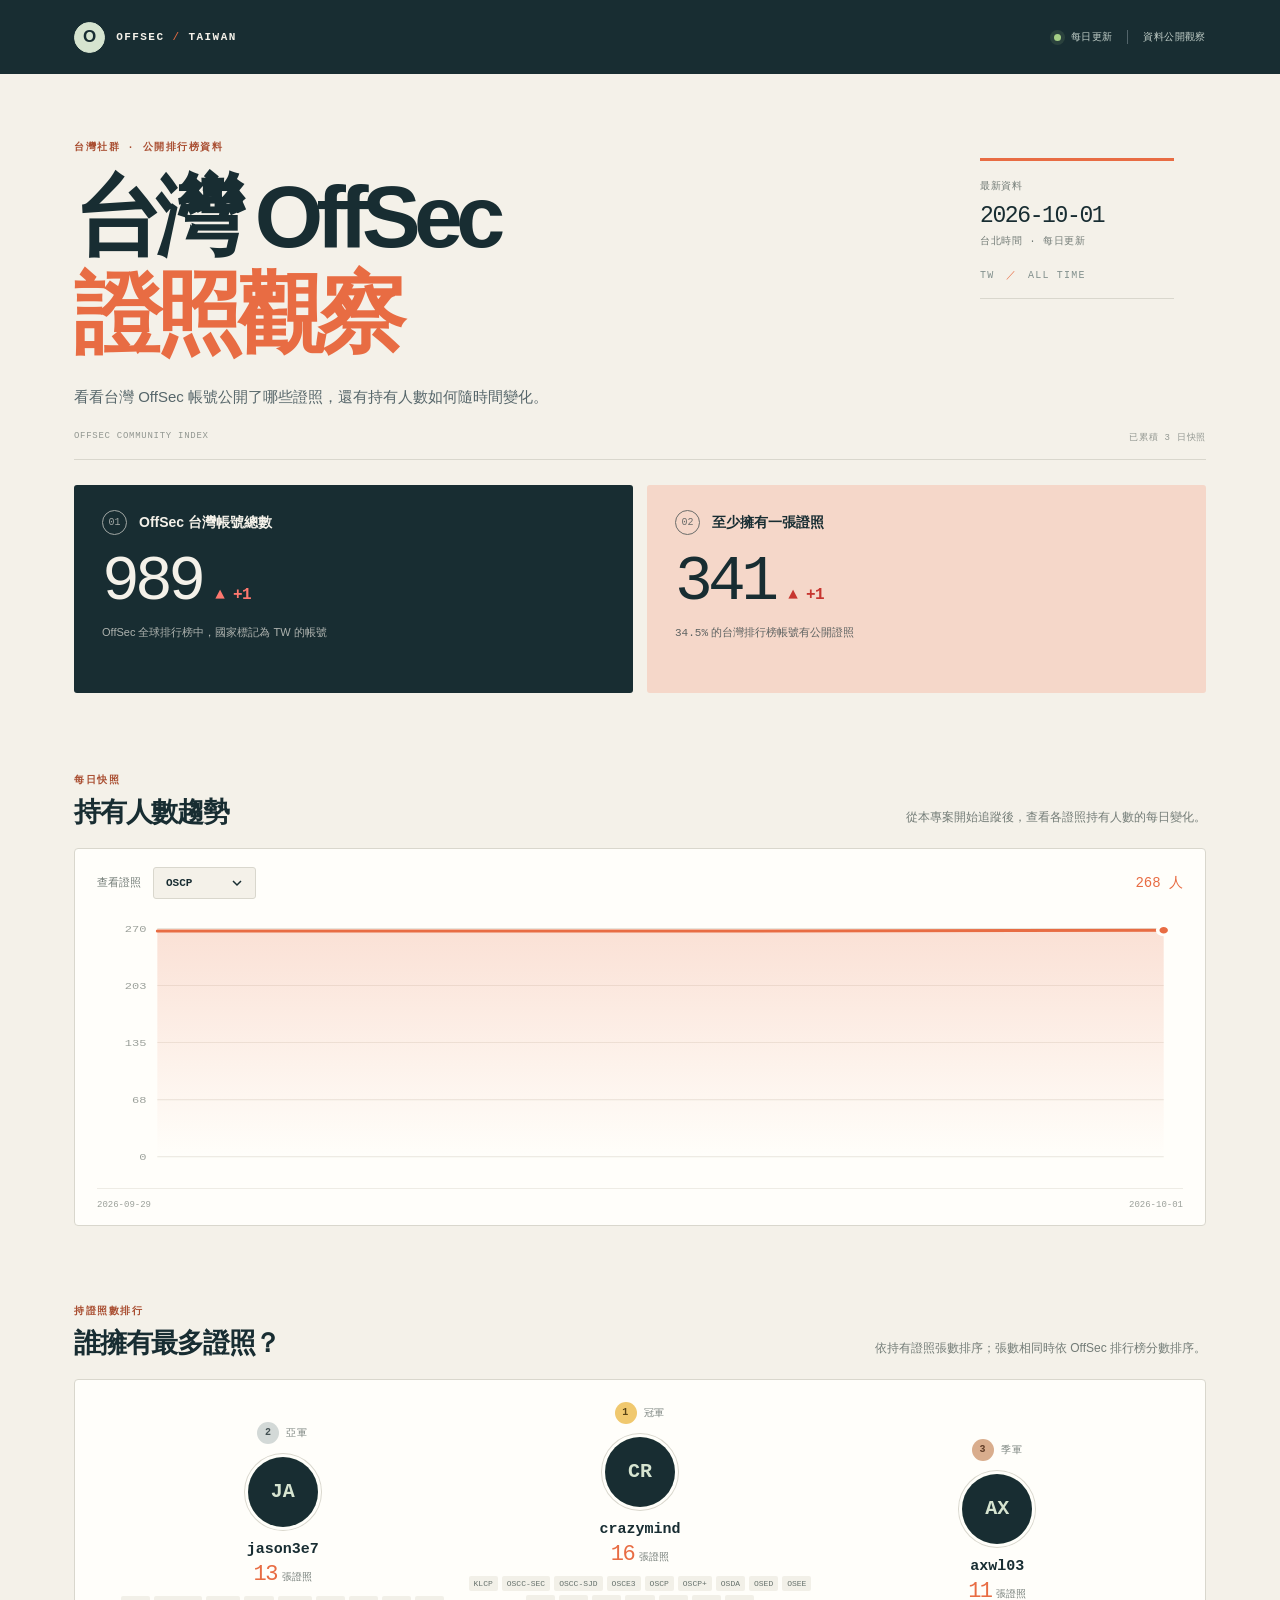
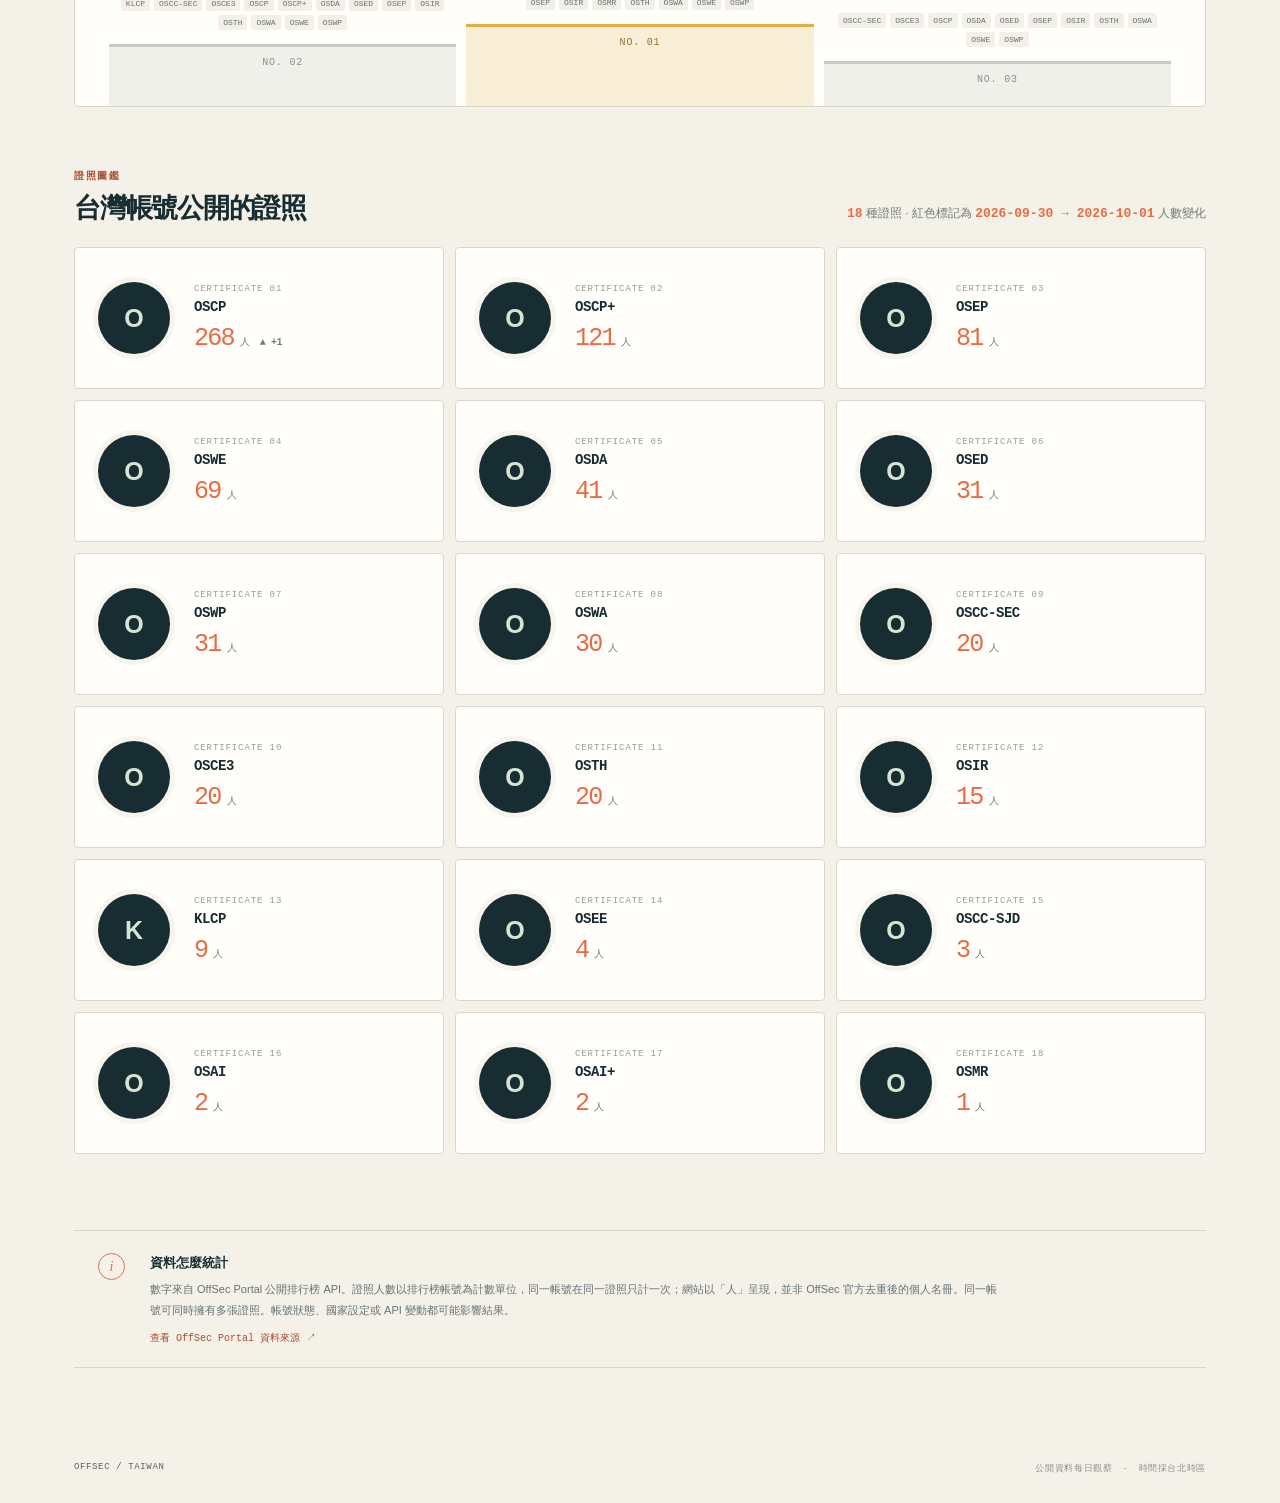
==== commit 2c08d158: "Show certificate deltas on certificate cards" ====
--- a/index.html
+++ b/index.html
@@ -64,19 +64,6 @@
       </article>
     </section>
 
-    <section class="daily-compare" aria-labelledby="daily-compare-title">
-      <div class="section-intro">
-        <div><p class="eyebrow">每日變化</p><h2 id="daily-compare-title">和前一天相比</h2></div>
-        <p>查看排行榜帳號與各證照持有人數的增減；證照人數以排行榜帳號計算。</p>
-      </div>
-      <div class="delta-card">
-        <p id="delta-period" class="delta-period">載入比較資料…</p>
-        <div class="delta-detail-heading"><h3>各證照持有人數變化</h3><span id="delta-change-count">—</span></div>
-        <ul id="delta-cert-list" class="delta-cert-list" aria-live="polite"></ul>
-        <p id="delta-empty" class="delta-empty" hidden></p>
-      </div>
-    </section>
-
     <section class="trend-section" aria-labelledby="trend-title">
       <div class="section-intro">
         <div><p class="eyebrow">每日快照</p><h2 id="trend-title">持有人數趨勢</h2></div>
@@ -104,7 +91,7 @@
     <section class="cert-section" aria-labelledby="cert-title">
       <div class="section-intro cert-intro">
         <div><p class="eyebrow">證照圖鑑</p><h2 id="cert-title">台灣帳號公開的證照</h2></div>
-        <p><span id="cert-type-count">—</span> 種證照 · 每張卡片列出 Badge 與公開持有人數</p>
+        <p><span id="cert-type-count">—</span> 種證照 · 紅色標記為 <span id="cert-compare-period">較前一日</span> 人數變化</p>
       </div>
       <div id="cert-grid" class="cert-grid" aria-live="polite"></div>
     </section>
--- a/style.css
+++ b/style.css
@@ -8,8 +8,6 @@
 .podium-info h3{overflow-wrap:anywhere}.holder-certs{display:flex;flex-wrap:wrap;justify-content:center;gap:4px;margin:9px auto 0}.holder-cert{padding:3px 5px;border-radius:2px;background:#f2f0e8;color:#66716c;font:8px var(--mono);white-space:nowrap}
 .avatar-frame{width:76px;height:76px;margin:0 auto 11px;overflow:hidden;border:3px solid var(--white);border-radius:50%;background:#dce7d5;box-shadow:0 0 0 1px var(--line);display:grid;place-items:center}.avatar-frame img{width:100%;height:100%;object-fit:cover}.avatar-fallback{display:none;width:100%;height:100%;place-items:center;background:var(--ink);color:#d6e4d0;font:600 20px var(--mono)}
 @media(max-width:620px){.avatar-frame{width:54px;height:54px;margin-bottom:8px}.avatar-fallback{font-size:15px}}
-.daily-compare{margin:0 0 78px}.delta-card{padding:21px 23px 23px;background:var(--white);border:1px solid var(--line);border-radius:4px}.delta-period{margin:0 0 15px;color:var(--muted);font:10px var(--mono);letter-spacing:.05em}.delta-summary{display:grid;grid-template-columns:1fr 1fr;gap:10px;margin-bottom:24px}.delta-stat{padding:15px 17px;background:var(--paper);border-left:2px solid var(--line);display:flex;align-items:center;justify-content:space-between;gap:10px}.delta-stat span{color:#667275;font-size:11px}.delta-stat strong{font:600 19px var(--mono);color:var(--ink)}.delta-stat strong.delta-up{color:#47734a}.delta-stat strong.delta-down{color:#b04b32}.delta-detail-heading{display:flex;align-items:baseline;justify-content:space-between;gap:12px;padding-bottom:10px;border-bottom:1px solid var(--line)}.delta-detail-heading h3{margin:0;font-size:13px}.delta-detail-heading>span{color:var(--muted);font:10px var(--mono)}.delta-cert-list{display:grid;grid-template-columns:repeat(3,minmax(0,1fr));gap:8px 18px;margin:0;padding:12px 0 0;list-style:none}.delta-cert-list li{min-width:0;display:flex;align-items:center;justify-content:space-between;gap:8px;padding:8px 0;border-bottom:1px solid #eeece5}.delta-cert-name{font:600 11px var(--mono);overflow-wrap:anywhere}.delta-cert-counts{margin-left:auto;color:#89908a;font:10px var(--mono);white-space:nowrap}.delta-change{min-width:42px;text-align:right;font:600 11px var(--mono);white-space:nowrap}.delta-up{color:#47734a}.delta-down{color:#b04b32}.delta-empty{margin:15px 0 0;color:var(--muted);font-size:11px;line-height:1.7}.delta-empty[hidden]{display:none}
-@media(max-width:900px){.delta-cert-list{grid-template-columns:repeat(2,minmax(0,1fr))}}
-@media(max-width:620px){.daily-compare{margin-bottom:56px}.delta-card{padding:16px 14px 18px}.delta-summary{gap:7px;margin-bottom:20px}.delta-stat{align-items:flex-start;flex-direction:column;padding:12px}.delta-stat span{font-size:10px}.delta-stat strong{font-size:18px}.delta-cert-list{grid-template-columns:1fr;gap:0;padding-top:7px}.delta-cert-list li{padding:10px 0}.delta-detail-heading h3{font-size:12px}}
 .metric-value-line{display:flex;align-items:baseline;gap:14px;margin:16px 0 2px;min-width:0}.metric-value-line>strong{display:block;margin:0;font:500 clamp(44px,6vw,63px) var(--mono);letter-spacing:-.075em;line-height:1}.metric-delta{flex:none;color:#c7352f;font:700 clamp(12px,1.4vw,16px) var(--mono);letter-spacing:-.045em;white-space:nowrap}.metric-dark .metric-delta{color:#ff786f}.metric-accent .metric-delta{color:#c7352f}.metric p{margin-top:11px}
 @media(max-width:620px){.metric-value-line{gap:11px;margin-top:13px}.metric-value-line>strong{font-size:49px}.metric-delta{font-size:13px}}
+.cert-count-delta{margin-left:4px;color:#c7352f;font:700 10px var(--mono);letter-spacing:-.04em;white-space:nowrap}
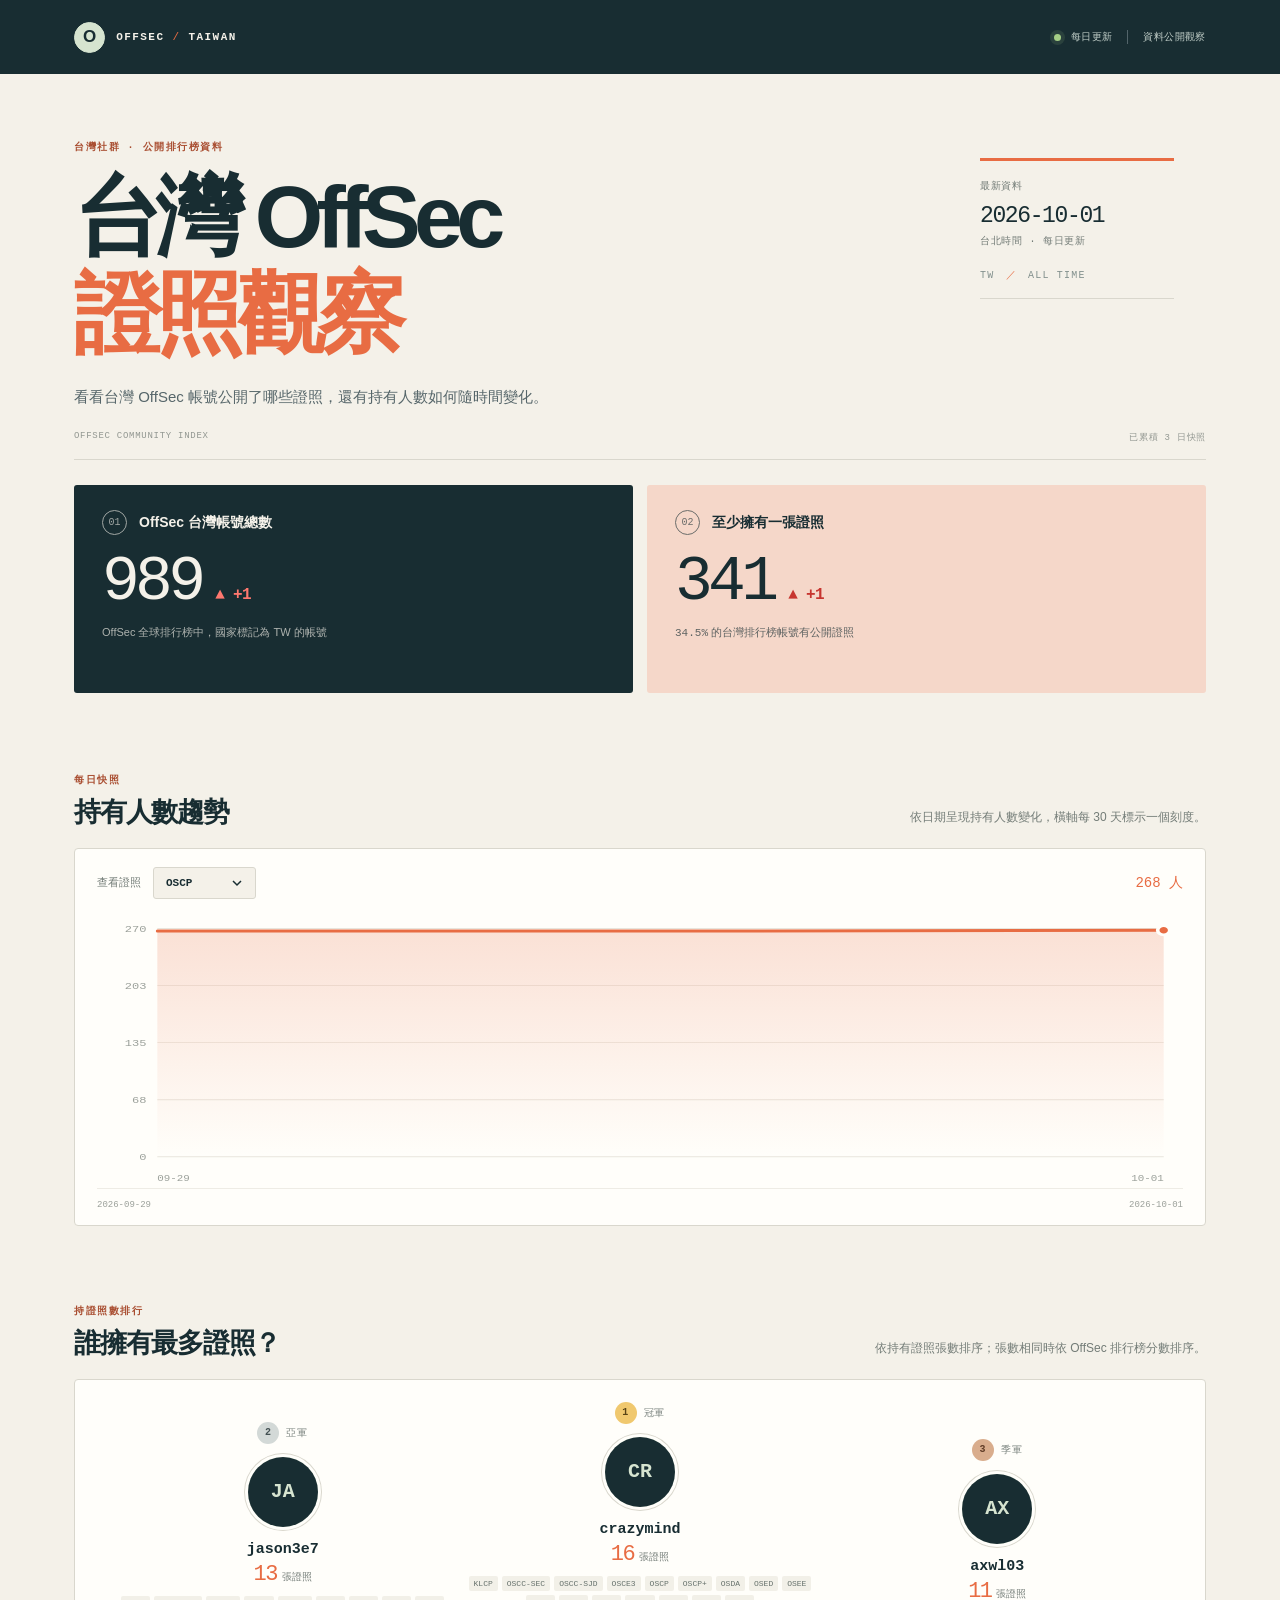
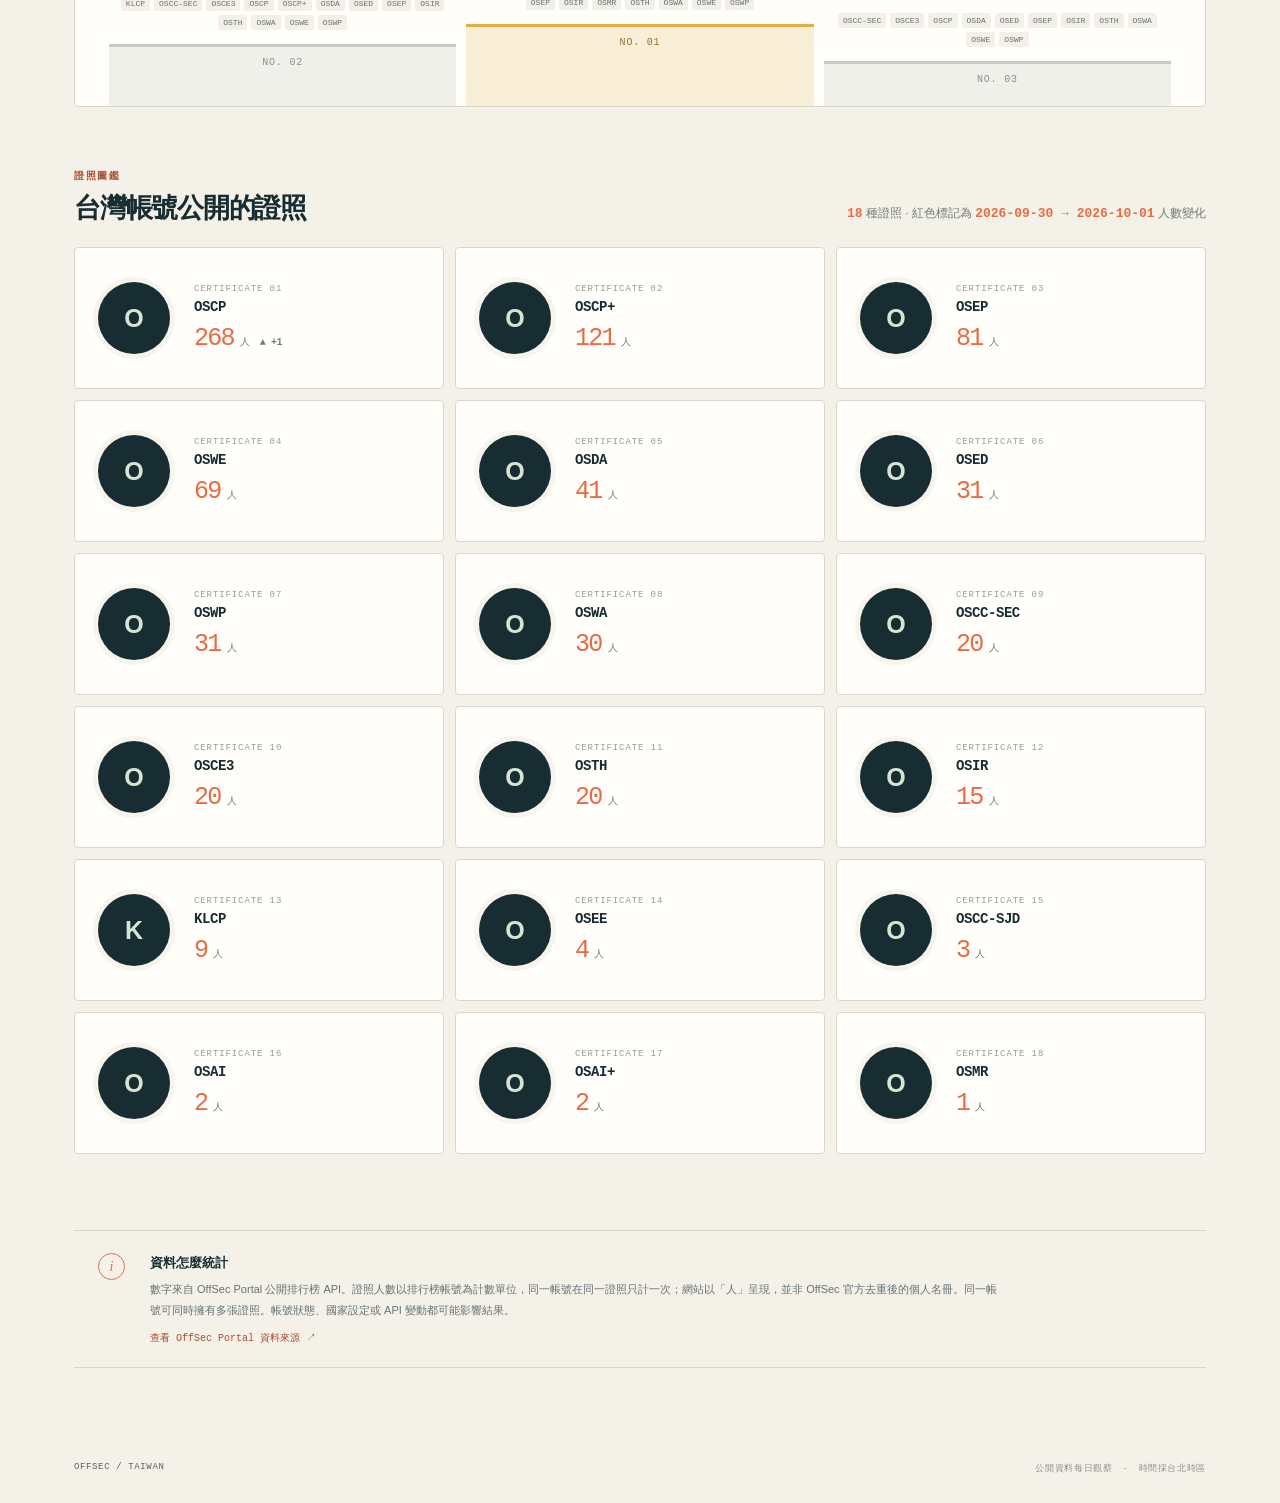
==== commit d4df38f9: "Add 30-day date intervals to holder trends" ====
--- a/index.html
+++ b/index.html
@@ -67,7 +67,7 @@
     <section class="trend-section" aria-labelledby="trend-title">
       <div class="section-intro">
         <div><p class="eyebrow">每日快照</p><h2 id="trend-title">持有人數趨勢</h2></div>
-        <p>從本專案開始追蹤後，查看各證照持有人數的每日變化。</p>
+        <p>依日期呈現持有人數變化，橫軸每 30 天標示一個刻度。</p>
       </div>
       <div class="trend-card">
         <div class="trend-toolbar">
--- a/style.css
+++ b/style.css
@@ -11,3 +11,4 @@
 .metric-value-line{display:flex;align-items:baseline;gap:14px;margin:16px 0 2px;min-width:0}.metric-value-line>strong{display:block;margin:0;font:500 clamp(44px,6vw,63px) var(--mono);letter-spacing:-.075em;line-height:1}.metric-delta{flex:none;color:#c7352f;font:700 clamp(12px,1.4vw,16px) var(--mono);letter-spacing:-.045em;white-space:nowrap}.metric-dark .metric-delta{color:#ff786f}.metric-accent .metric-delta{color:#c7352f}.metric p{margin-top:11px}
 @media(max-width:620px){.metric-value-line{gap:11px;margin-top:13px}.metric-value-line>strong{font-size:49px}.metric-delta{font-size:13px}}
 .cert-count-delta{margin-left:4px;color:#c7352f;font:700 10px var(--mono);letter-spacing:-.04em;white-space:nowrap}
+.date-gridline{stroke:#f0eee8;stroke-width:1;stroke-dasharray:2 4}.axis-date-label{fill:#9ba09a;font:9px var(--mono)}
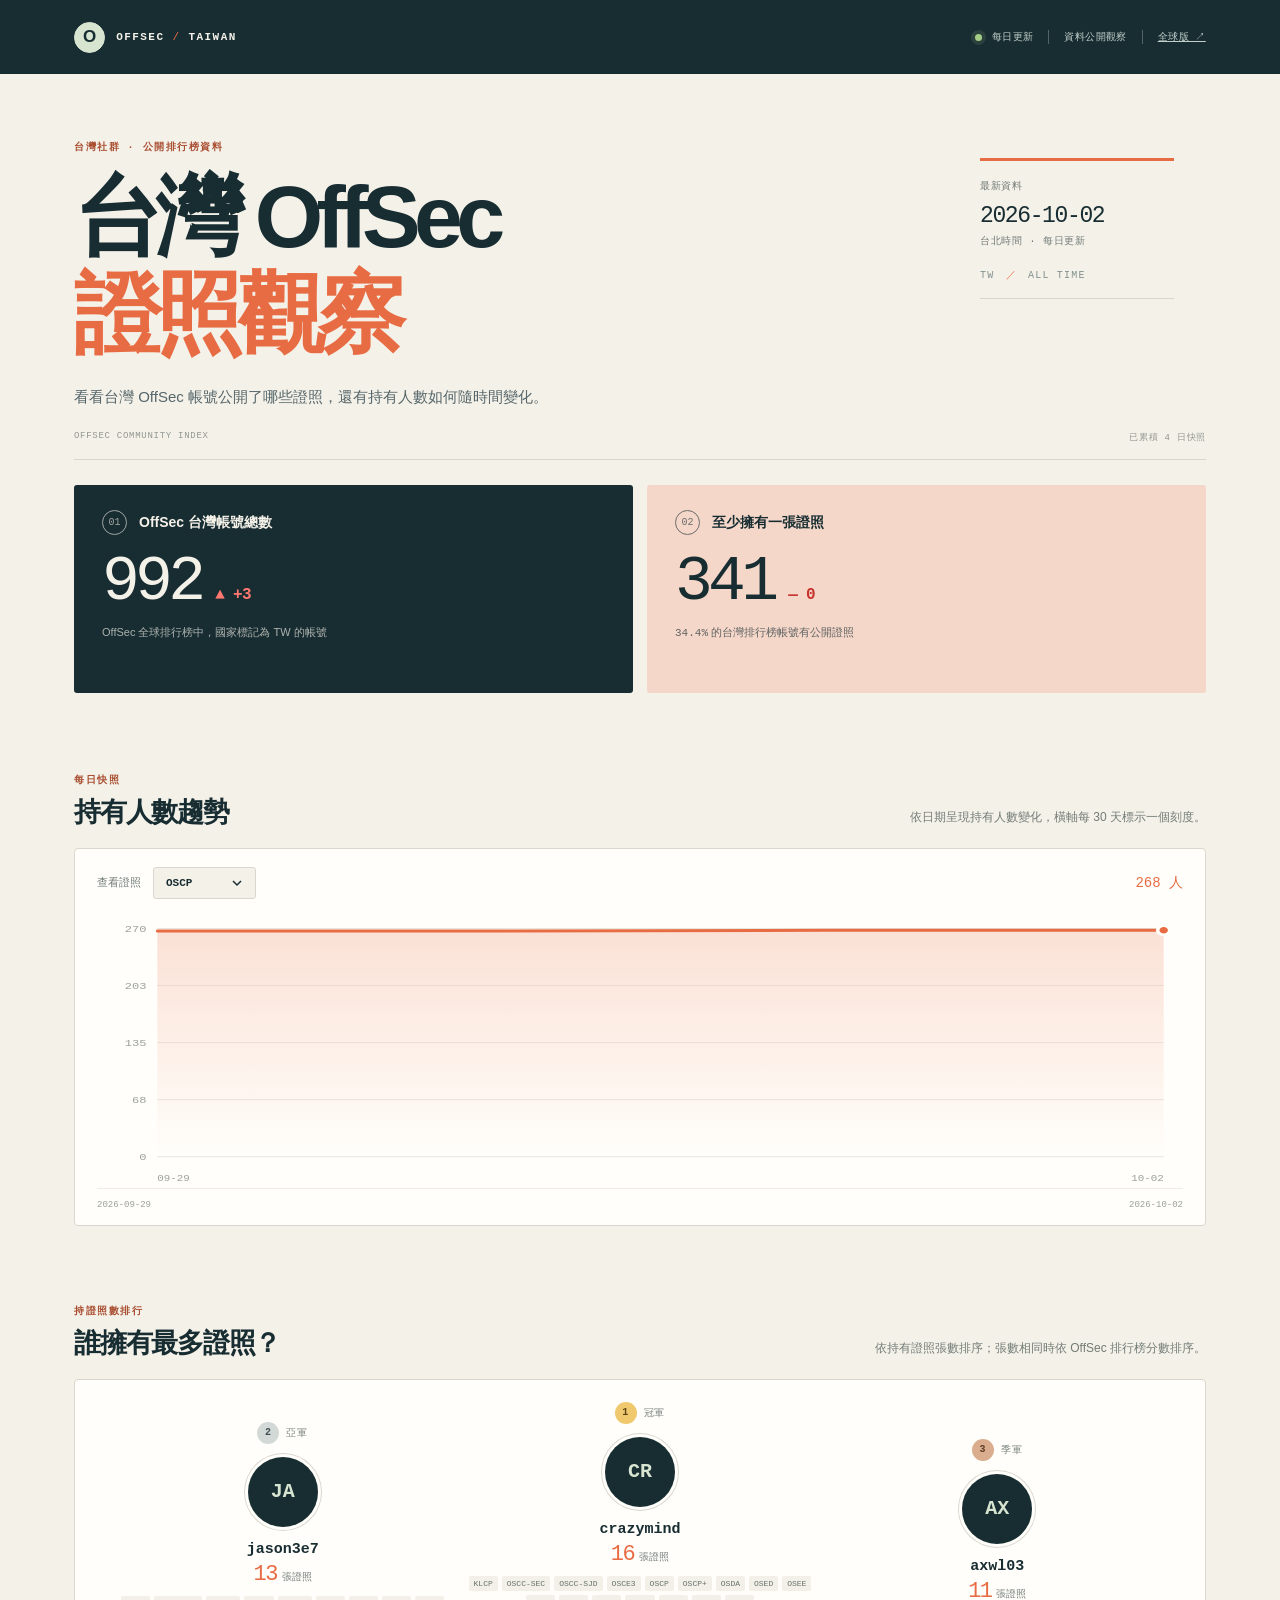
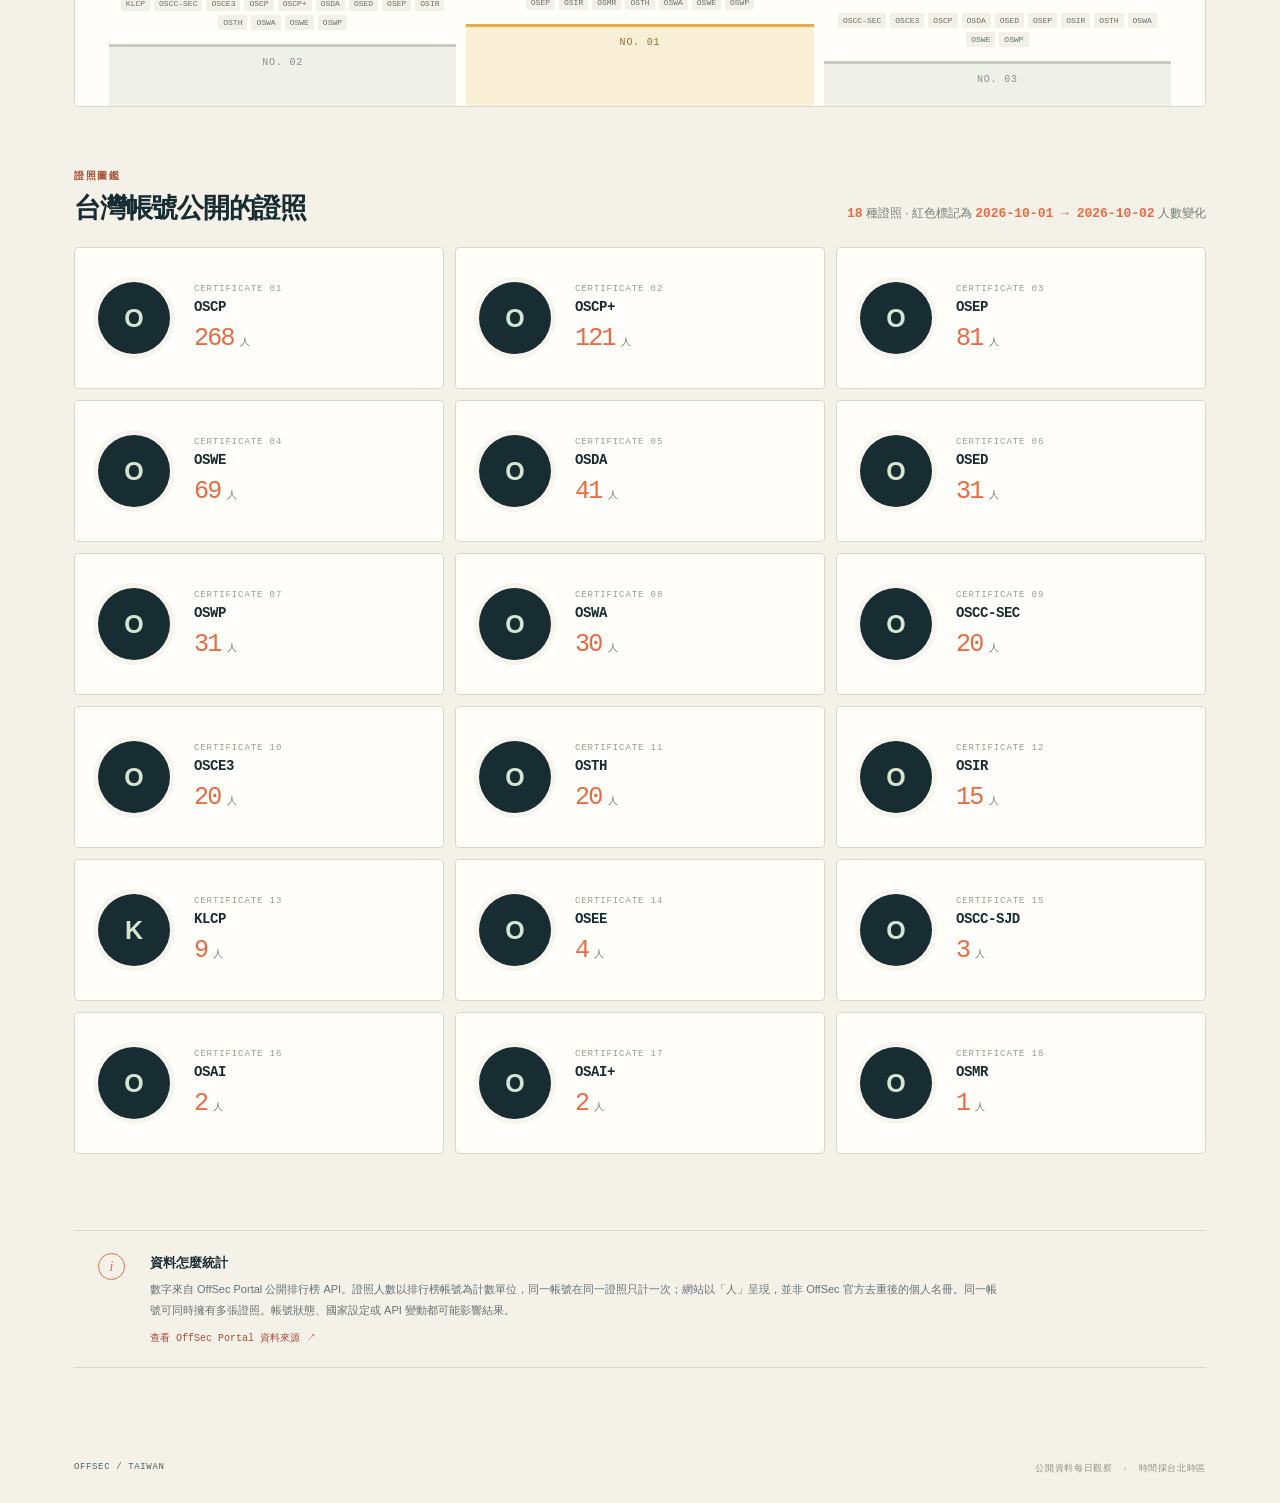
==== commit 46824f14: "Add global OffSec certificate map and country insights" ====
--- a/index.html
+++ b/index.html
@@ -32,7 +32,7 @@
       <span class="brand-mark">O</span>
       <span>OFFSEC <b>/</b> TAIWAN</span>
     </a>
-    <div class="topbar-meta"><span class="live-dot"></span><span>每日更新</span><span class="topbar-divider"></span><span>資料公開觀察</span></div>
+    <div class="topbar-meta"><span class="live-dot"></span><span>每日更新</span><span class="topbar-divider"></span><span>資料公開觀察</span><span class="topbar-divider"></span><a class="page-switch" href="global.html">全球版 ↗</a></div>
   </header>
 
   <main>
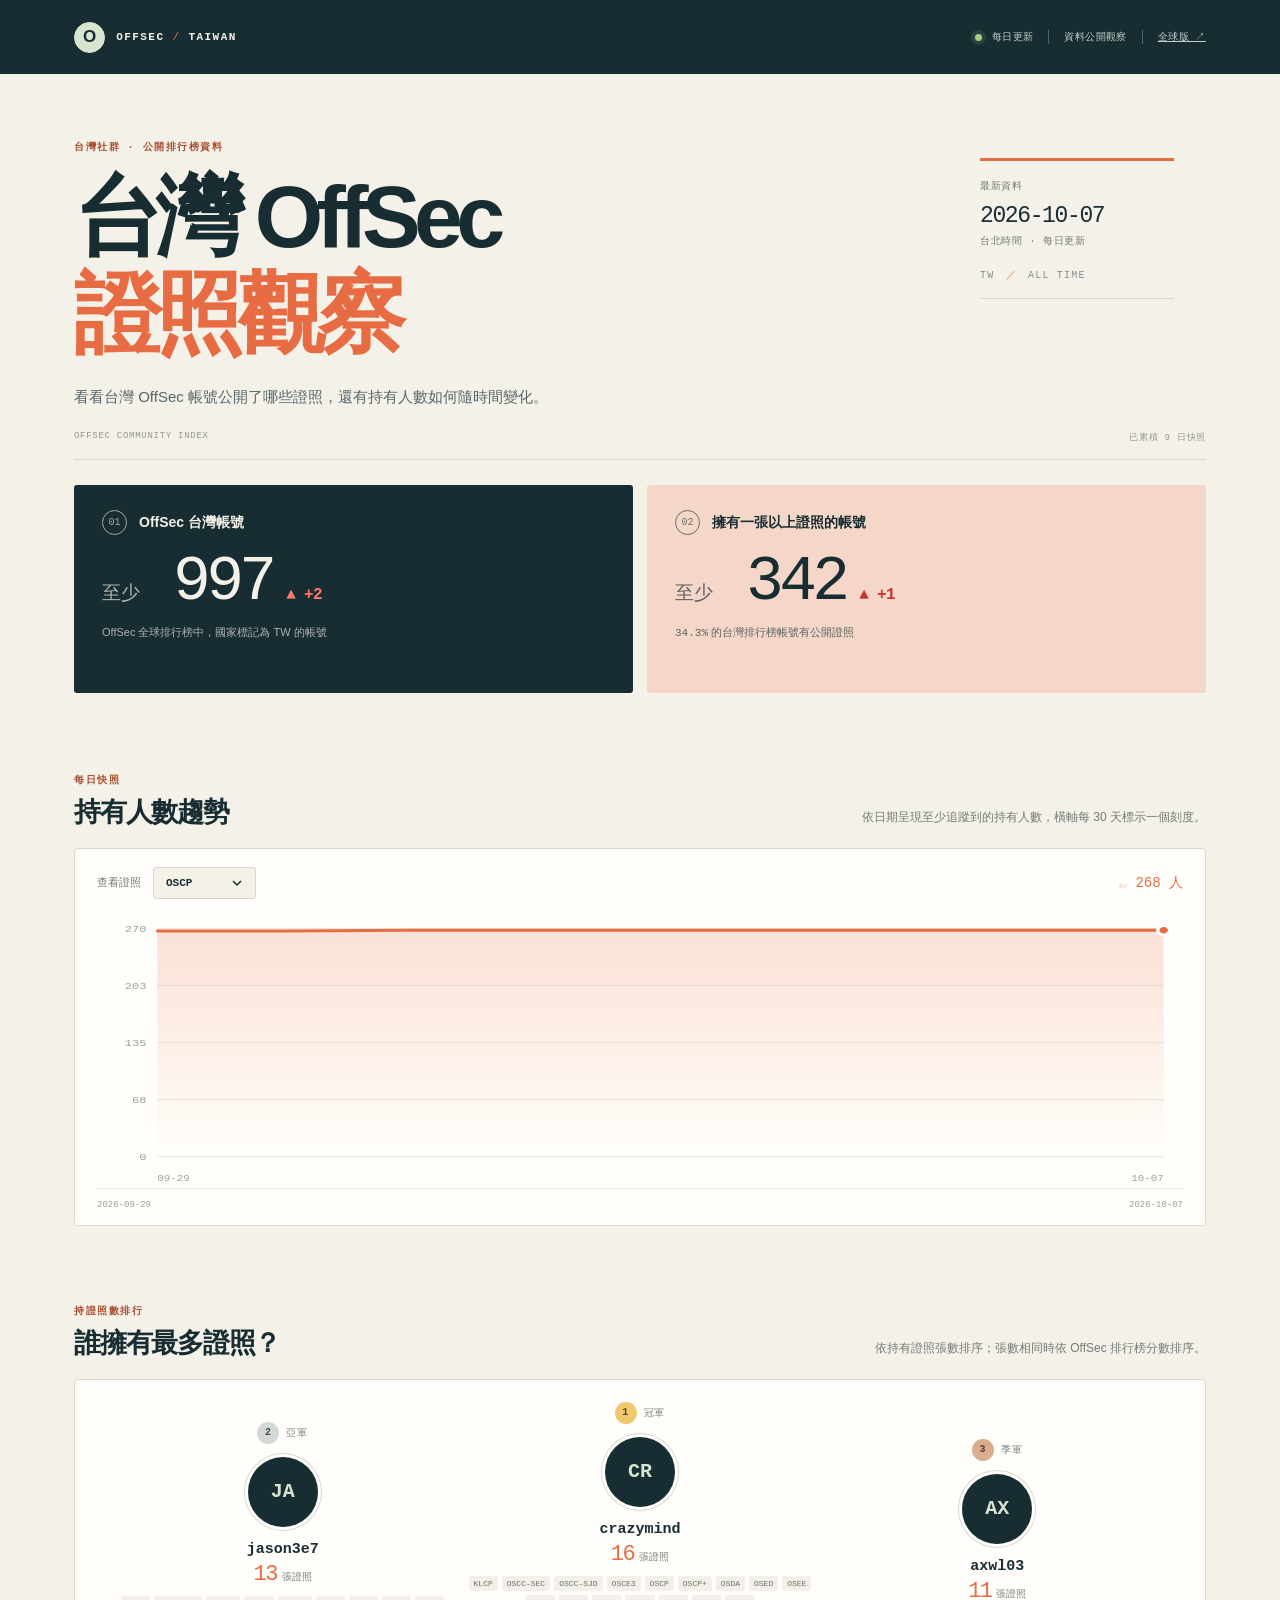
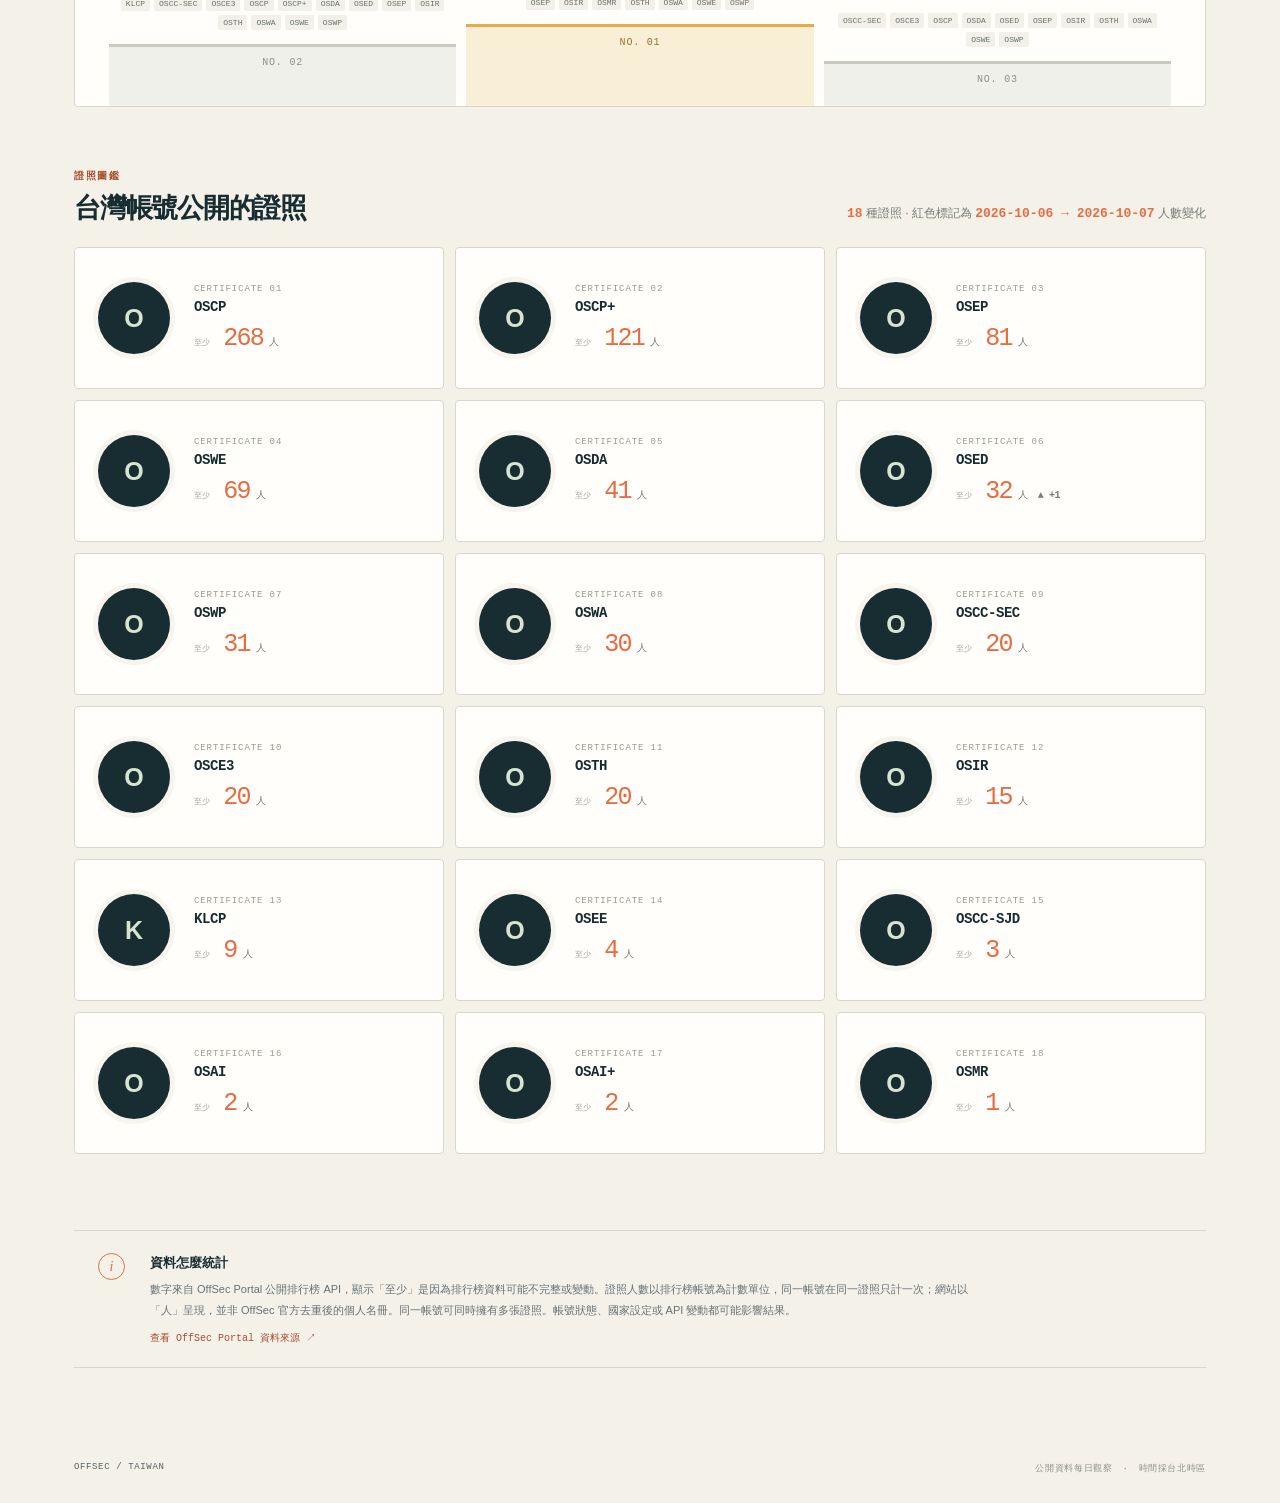
==== commit c9d14e3c: "Clarify minimum holder counts" ====
--- a/index.html
+++ b/index.html
@@ -53,12 +53,12 @@
 
     <section class="metrics" aria-label="台灣 OffSec 帳號統計">
       <article class="metric metric-dark">
-        <div class="metric-label"><span class="metric-number">01</span><h2>OffSec 台灣帳號總數</h2></div>
+        <div class="metric-label"><span class="metric-number">01</span><h2>OffSec 台灣帳號</h2></div>
         <div class="metric-value-line"><strong id="total-count">—</strong><span class="metric-delta" id="delta-accounts" aria-label="較前一日變化">—</span></div>
         <p>OffSec 全球排行榜中，國家標記為 TW 的帳號</p>
       </article>
       <article class="metric metric-accent">
-        <div class="metric-label"><span class="metric-number">02</span><h2>至少擁有一張證照</h2></div>
+        <div class="metric-label"><span class="metric-number">02</span><h2>擁有一張以上證照的帳號</h2></div>
         <div class="metric-value-line"><strong id="credentialed-count">—</strong><span class="metric-delta" id="delta-credentialed" aria-label="較前一日變化">—</span></div>
         <p><span id="credentialed-share">—</span> 的台灣排行榜帳號有公開證照</p>
       </article>
@@ -67,7 +67,7 @@
     <section class="trend-section" aria-labelledby="trend-title">
       <div class="section-intro">
         <div><p class="eyebrow">每日快照</p><h2 id="trend-title">持有人數趨勢</h2></div>
-        <p>依日期呈現持有人數變化，橫軸每 30 天標示一個刻度。</p>
+        <p>依日期呈現至少追蹤到的持有人數，橫軸每 30 天標示一個刻度。</p>
       </div>
       <div class="trend-card">
         <div class="trend-toolbar">
@@ -98,7 +98,7 @@
 
     <section class="data-note" aria-label="資料說明">
       <div class="note-mark">i</div>
-      <div><h2>資料怎麼統計</h2><p>數字來自 OffSec Portal 公開排行榜 API。證照人數以排行榜帳號為計數單位，同一帳號在同一證照只計一次；網站以「人」呈現，並非 OffSec 官方去重後的個人名冊。同一帳號可同時擁有多張證照。帳號狀態、國家設定或 API 變動都可能影響結果。</p>
+      <div><h2>資料怎麼統計</h2><p>數字來自 OffSec Portal 公開排行榜 API，顯示「至少」是因為排行榜資料可能不完整或變動。證照人數以排行榜帳號為計數單位，同一帳號在同一證照只計一次；網站以「人」呈現，並非 OffSec 官方去重後的個人名冊。同一帳號可同時擁有多張證照。帳號狀態、國家設定或 API 變動都可能影響結果。</p>
       <a href="https://portal.offsec.com/services/competitions/v1/leaderboard/global?limit=1000&amp;offset=0&amp;timeFilter=ALL_TIME&amp;countryCode=TW" target="_blank" rel="noreferrer">查看 OffSec Portal 資料來源 ↗</a></div>
     </section>
   </main>
--- a/style.css
+++ b/style.css
@@ -12,3 +12,4 @@
 @media(max-width:620px){.metric-value-line{gap:11px;margin-top:13px}.metric-value-line>strong{font-size:49px}.metric-delta{font-size:13px}}
 .cert-count-delta{margin-left:4px;color:#c7352f;font:700 10px var(--mono);letter-spacing:-.04em;white-space:nowrap}
 .date-gridline{stroke:#f0eee8;stroke-width:1;stroke-dasharray:2 4}.axis-date-label{fill:#9ba09a;font:9px var(--mono)}
+.minimum-prefix{font-size:.3em!important;font-family:var(--sans);font-weight:400;letter-spacing:0;opacity:.68}
